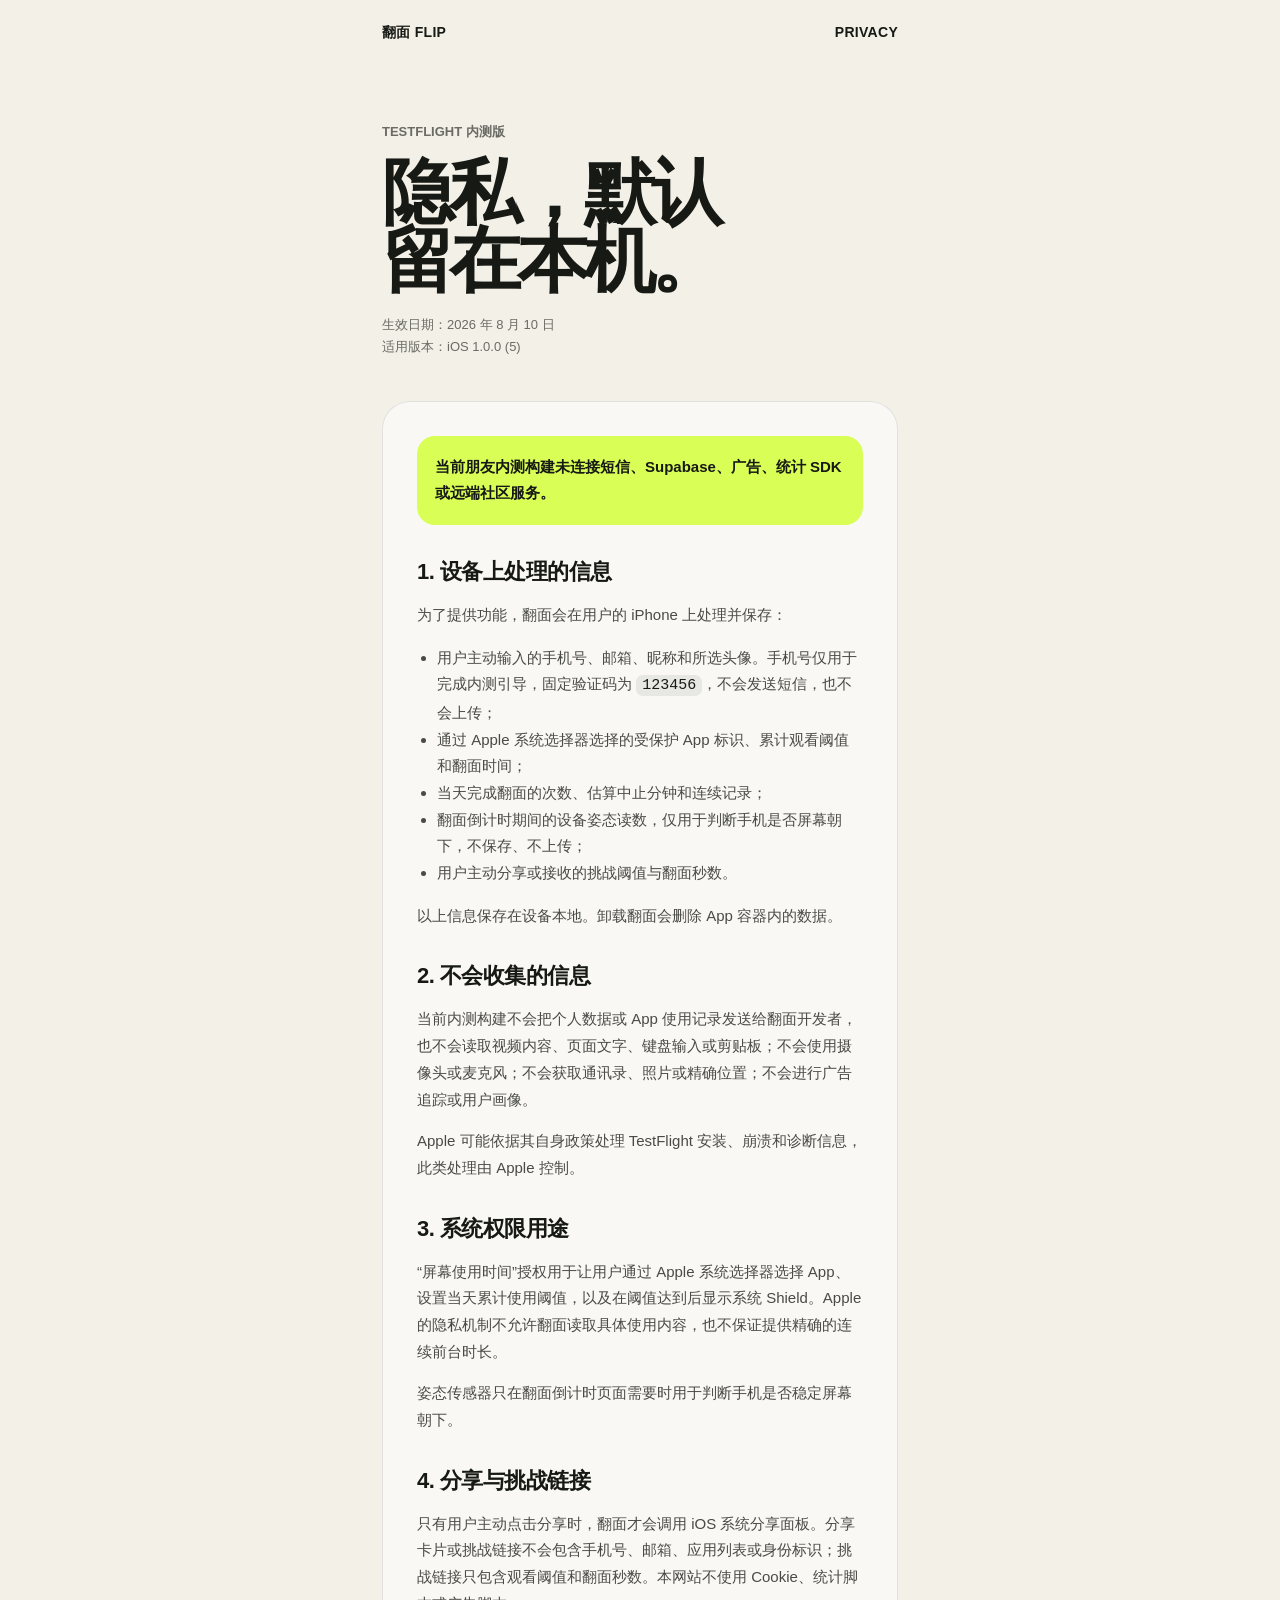
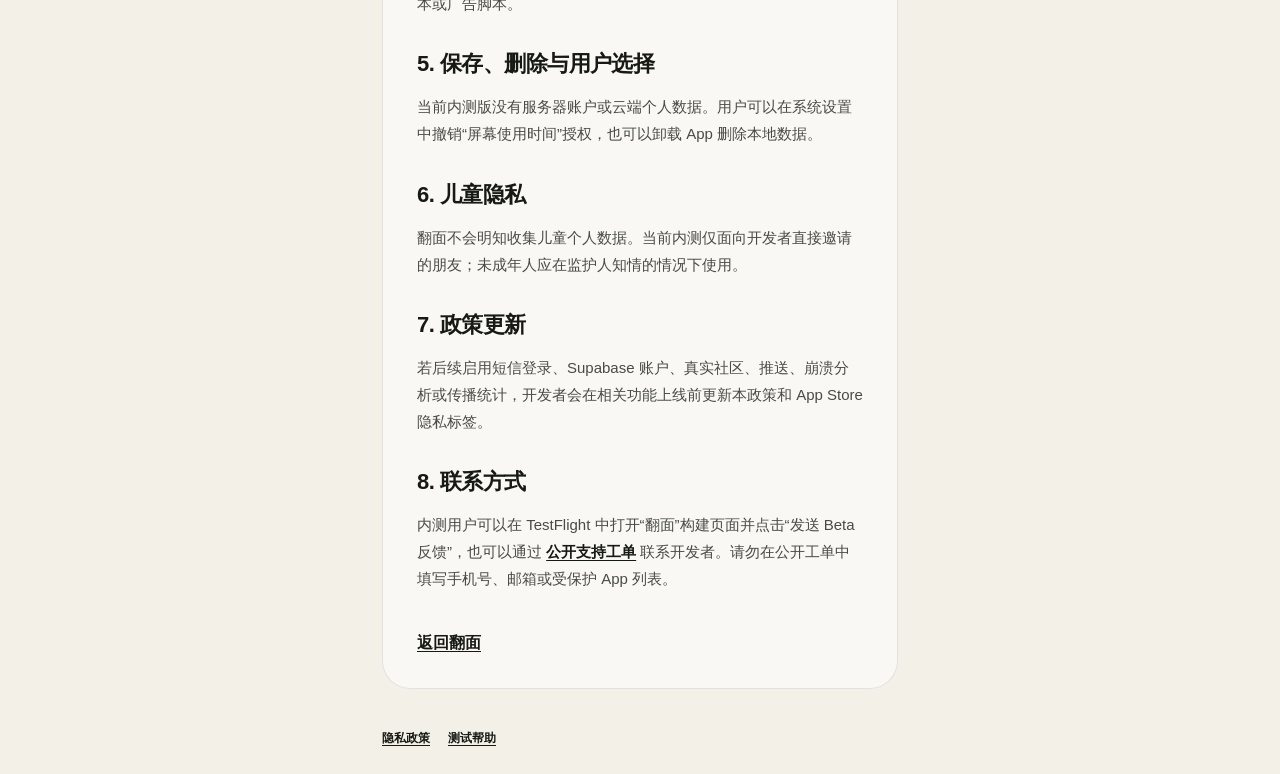
==== privacy.html @ e9e2ab58 "Publish FLIP privacy policy" ====
<!doctype html>
<html lang="zh-CN">
  <head>
    <meta charset="utf-8" />
    <meta name="viewport" content="width=device-width, initial-scale=1, viewport-fit=cover" />
    <meta name="theme-color" content="#171914" />
    <meta name="description" content="翻面 TestFlight 内测版隐私政策。" />
    <title>隐私政策 · 翻面 FLIP</title>
    <link rel="icon" href="favicon.svg" type="image/svg+xml" />
    <link rel="stylesheet" href="styles.css" />
  </head>
  <body>
    <main class="legal-main">
      <header>
        <span>翻面 FLIP</span>
        <span>PRIVACY</span>
      </header>

      <section class="legal-hero">
        <p class="eyebrow">TESTFLIGHT 内测版</p>
        <h1>隐私，默认<br />留在本机。</h1>
        <p class="legal-meta">生效日期：2026 年 8 月 10 日<br />适用版本：iOS 1.0.0 (5)</p>
      </section>

      <article class="legal-card">
        <p class="notice">当前朋友内测构建未连接短信、Supabase、广告、统计 SDK 或远端社区服务。</p>

        <h2>1. 设备上处理的信息</h2>
        <p>为了提供功能，翻面会在用户的 iPhone 上处理并保存：</p>
        <ul>
          <li>用户主动输入的手机号、邮箱、昵称和所选头像。手机号仅用于完成内测引导，固定验证码为 <code>123456</code>，不会发送短信，也不会上传；</li>
          <li>通过 Apple 系统选择器选择的受保护 App 标识、累计观看阈值和翻面时间；</li>
          <li>当天完成翻面的次数、估算中止分钟和连续记录；</li>
          <li>翻面倒计时期间的设备姿态读数，仅用于判断手机是否屏幕朝下，不保存、不上传；</li>
          <li>用户主动分享或接收的挑战阈值与翻面秒数。</li>
        </ul>
        <p>以上信息保存在设备本地。卸载翻面会删除 App 容器内的数据。</p>

        <h2>2. 不会收集的信息</h2>
        <p>当前内测构建不会把个人数据或 App 使用记录发送给翻面开发者，也不会读取视频内容、页面文字、键盘输入或剪贴板；不会使用摄像头或麦克风；不会获取通讯录、照片或精确位置；不会进行广告追踪或用户画像。</p>
        <p>Apple 可能依据其自身政策处理 TestFlight 安装、崩溃和诊断信息，此类处理由 Apple 控制。</p>

        <h2>3. 系统权限用途</h2>
        <p>“屏幕使用时间”授权用于让用户通过 Apple 系统选择器选择 App、设置当天累计使用阈值，以及在阈值达到后显示系统 Shield。Apple 的隐私机制不允许翻面读取具体使用内容，也不保证提供精确的连续前台时长。</p>
        <p>姿态传感器只在翻面倒计时页面需要时用于判断手机是否稳定屏幕朝下。</p>

        <h2>4. 分享与挑战链接</h2>
        <p>只有用户主动点击分享时，翻面才会调用 iOS 系统分享面板。分享卡片或挑战链接不会包含手机号、邮箱、应用列表或身份标识；挑战链接只包含观看阈值和翻面秒数。本网站不使用 Cookie、统计脚本或广告脚本。</p>

        <h2>5. 保存、删除与用户选择</h2>
        <p>当前内测版没有服务器账户或云端个人数据。用户可以在系统设置中撤销“屏幕使用时间”授权，也可以卸载 App 删除本地数据。</p>

        <h2>6. 儿童隐私</h2>
        <p>翻面不会明知收集儿童个人数据。当前内测仅面向开发者直接邀请的朋友；未成年人应在监护人知情的情况下使用。</p>

        <h2>7. 政策更新</h2>
        <p>若后续启用短信登录、Supabase 账户、真实社区、推送、崩溃分析或传播统计，开发者会在相关功能上线前更新本政策和 App Store 隐私标签。</p>

        <h2>8. 联系方式</h2>
        <p>内测用户可以在 TestFlight 中打开“翻面”构建页面并点击“发送 Beta 反馈”，也可以通过 <a class="text-link" href="https://github.com/cl-coraje/fanmian-site/issues/new">公开支持工单</a> 联系开发者。请勿在公开工单中填写手机号、邮箱或受保护 App 列表。</p>

        <a class="text-link back-link" href="./">返回翻面</a>
      </article>

      <footer>
        <nav class="footer-links" aria-label="网站信息">
          <a href="privacy.html" aria-current="page">隐私政策</a>
          <a href="support.html">测试帮助</a>
        </nav>
      </footer>
    </main>
  </body>
</html>
---- styles.css ----
:root {
  color-scheme: light;
  --ink: #171914;
  --paper: #f3f0e8;
  --lime: #d9ff57;
  --muted: rgba(23, 25, 20, 0.62);
}

* {
  box-sizing: border-box;
}

body {
  margin: 0;
  min-height: 100vh;
  background: var(--paper);
  color: var(--ink);
  font-family: -apple-system, BlinkMacSystemFont, "PingFang SC", "Noto Sans CJK SC", sans-serif;
}

main {
  width: min(100%, 560px);
  min-height: 100vh;
  margin: 0 auto;
  padding: max(24px, env(safe-area-inset-top)) 22px max(28px, env(safe-area-inset-bottom));
  display: flex;
  flex-direction: column;
}

header {
  display: flex;
  justify-content: space-between;
  font-size: 14px;
  font-weight: 850;
  letter-spacing: 0.02em;
}

.hero {
  padding-top: clamp(56px, 11vh, 108px);
}

.eyebrow {
  margin: 0 0 18px;
  color: var(--muted);
  font-size: 13px;
  font-weight: 700;
}

h1 {
  margin: 0;
  font-size: clamp(48px, 13.5vw, 76px);
  line-height: 0.94;
  letter-spacing: -0.065em;
  font-weight: 900;
}

.challenge-card {
  margin-top: 36px;
  padding: 26px;
  border-radius: 28px;
  background: var(--ink);
  color: var(--paper);
  display: grid;
  grid-template-columns: 1fr auto 1fr;
  align-items: center;
  gap: 16px;
}

.challenge-card div:not(.arrow) {
  display: flex;
  flex-direction: column;
  gap: 7px;
}

.challenge-card strong {
  color: var(--lime);
  font-size: clamp(54px, 17vw, 78px);
  line-height: 0.85;
  letter-spacing: -0.06em;
}

.challenge-card span {
  color: rgba(243, 240, 232, 0.7);
  font-size: 13px;
}

.arrow {
  color: rgba(243, 240, 232, 0.45);
  font-size: 24px;
}

.explanation {
  margin: 22px 2px 0;
  color: var(--muted);
  font-size: 16px;
  line-height: 1.65;
}

.actions {
  margin-top: auto;
  padding-top: 46px;
  display: grid;
  gap: 10px;
}

.primary,
.secondary,
.store-links a {
  min-height: 56px;
  border: 0;
  border-radius: 18px;
  display: flex;
  align-items: center;
  justify-content: center;
  padding: 0 18px;
  font: inherit;
  font-weight: 800;
  text-decoration: none;
  cursor: pointer;
}

.primary {
  background: var(--ink);
  color: var(--paper);
}

.secondary {
  background: transparent;
  color: var(--ink);
  outline: 1.5px solid var(--ink);
}

.install-fallback {
  margin-top: 8px;
  padding: 18px;
  border-radius: 18px;
  background: rgba(23, 25, 20, 0.06);
  font-size: 14px;
  line-height: 1.5;
}

.install-fallback p {
  margin: 0 0 12px;
}

.store-links {
  display: grid;
  grid-template-columns: 1fr 1fr;
  gap: 8px;
}

.store-links a {
  min-height: 44px;
  background: var(--lime);
  color: var(--ink);
}

.testing-note {
  margin: 8px 0 0 !important;
  color: var(--muted);
}

footer {
  padding-top: 28px;
  color: var(--muted);
  font-size: 12px;
  line-height: 1.55;
}

.footer-links {
  display: flex;
  gap: 18px;
  margin-top: 12px;
}

.footer-links a,
.text-link {
  color: var(--ink);
  font-weight: 750;
  text-underline-offset: 3px;
}

.legal-main {
  display: block;
  max-width: 720px;
}

.legal-hero {
  padding: clamp(52px, 9vh, 88px) 0 28px;
}

.legal-hero h1 {
  max-width: 620px;
  font-size: clamp(46px, 10vw, 72px);
}

.legal-meta {
  margin: 20px 0 0;
  color: var(--muted);
  font-size: 13px;
  line-height: 1.7;
}

.legal-card {
  margin-top: 14px;
  padding: clamp(22px, 5vw, 34px);
  border-radius: 28px;
  background: rgba(255, 255, 255, 0.55);
  border: 1px solid rgba(23, 25, 20, 0.1);
}

.legal-card h2 {
  margin: 32px 0 12px;
  font-size: 22px;
  letter-spacing: -0.025em;
}

.legal-card h2:first-child {
  margin-top: 0;
}

.legal-card p,
.legal-card li {
  color: rgba(23, 25, 20, 0.78);
  font-size: 15px;
  line-height: 1.78;
}

.legal-card ul,
.legal-card ol {
  padding-left: 20px;
}

.legal-card code {
  padding: 2px 6px;
  border-radius: 7px;
  background: rgba(23, 25, 20, 0.08);
  color: var(--ink);
}

.notice {
  margin: 0 0 24px;
  padding: 18px;
  border-radius: 18px;
  background: var(--lime);
  color: var(--ink) !important;
  font-weight: 720;
}

.back-link {
  display: inline-flex;
  margin-top: 26px;
}

#toast {
  position: fixed;
  left: 50%;
  bottom: max(22px, env(safe-area-inset-bottom));
  transform: translate(-50%, 18px);
  padding: 10px 16px;
  border-radius: 12px;
  background: var(--ink);
  color: var(--paper);
  font-size: 13px;
  opacity: 0;
  pointer-events: none;
  transition: 160ms ease;
}

#toast.visible {
  opacity: 1;
  transform: translate(-50%, 0);
}

@media (prefers-reduced-motion: reduce) {
  #toast {
    transition: none;
  }
}
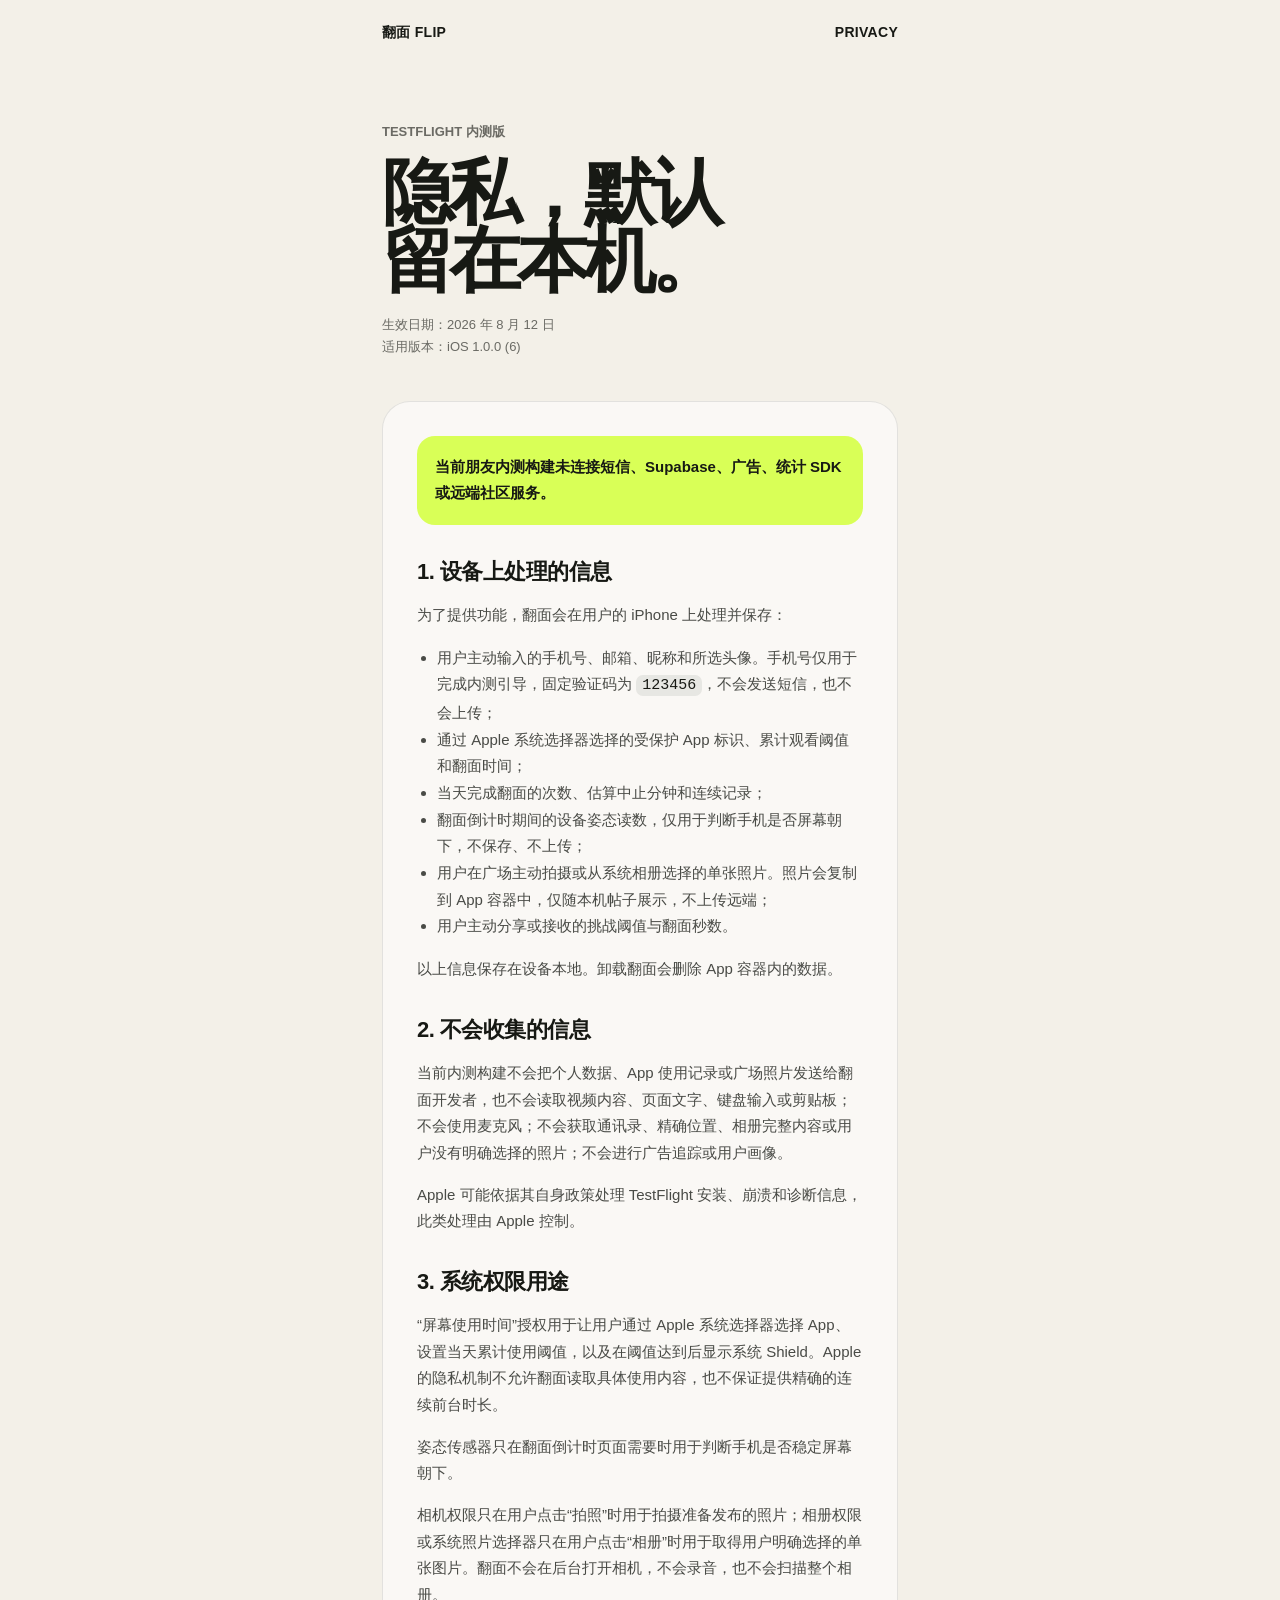
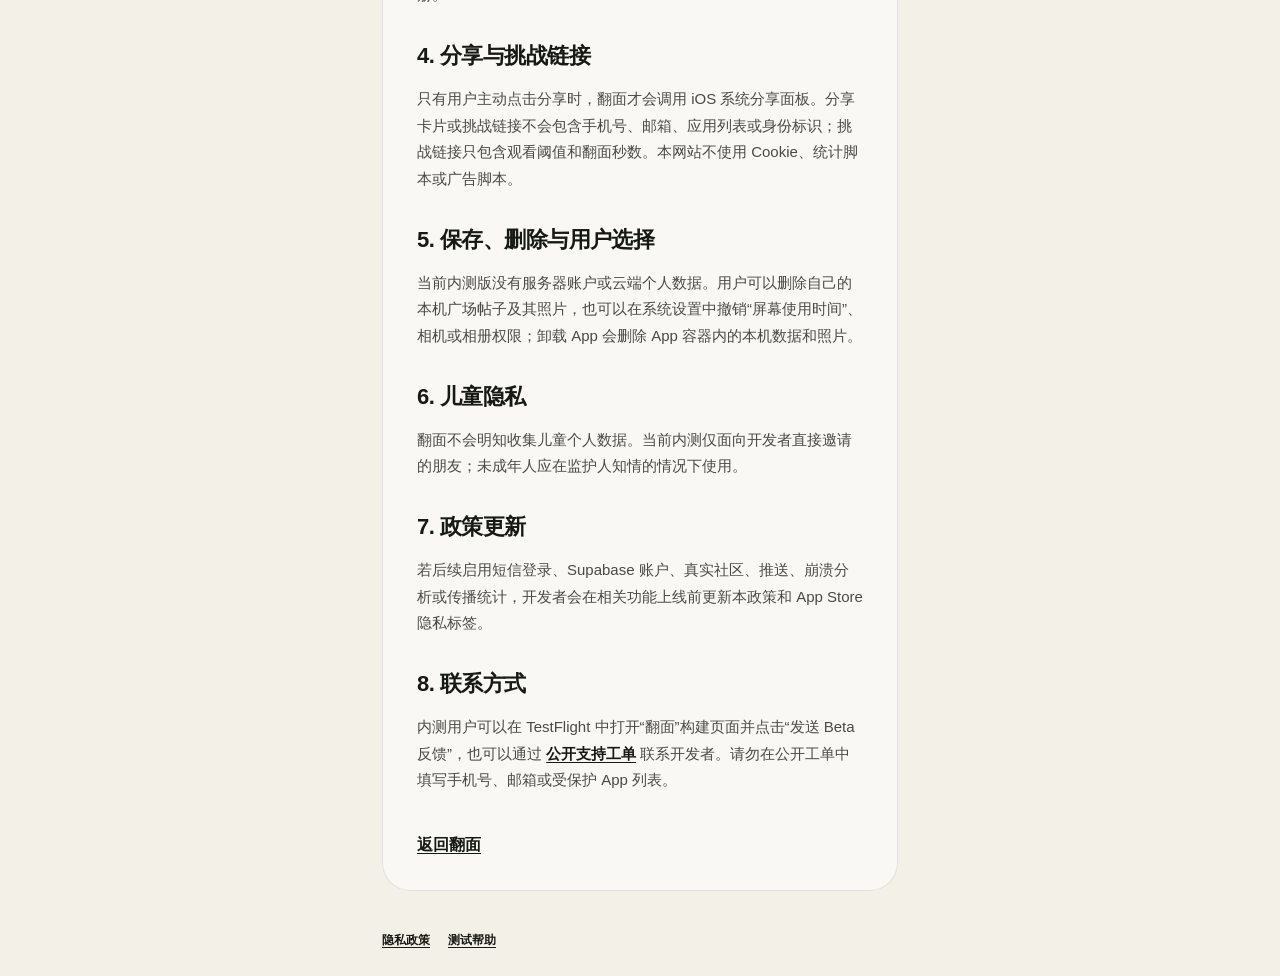
==== commit 991725cc: "Update build 6 photo privacy disclosure" ====
--- a/privacy.html
+++ b/privacy.html
@@ -19,7 +19,7 @@
       <section class="legal-hero">
         <p class="eyebrow">TESTFLIGHT 内测版</p>
         <h1>隐私，默认<br />留在本机。</h1>
-        <p class="legal-meta">生效日期：2026 年 8 月 10 日<br />适用版本：iOS 1.0.0 (5)</p>
+        <p class="legal-meta">生效日期：2026 年 8 月 12 日<br />适用版本：iOS 1.0.0 (6)</p>
       </section>
 
       <article class="legal-card">
@@ -32,23 +32,25 @@
           <li>通过 Apple 系统选择器选择的受保护 App 标识、累计观看阈值和翻面时间；</li>
           <li>当天完成翻面的次数、估算中止分钟和连续记录；</li>
           <li>翻面倒计时期间的设备姿态读数，仅用于判断手机是否屏幕朝下，不保存、不上传；</li>
+          <li>用户在广场主动拍摄或从系统相册选择的单张照片。照片会复制到 App 容器中，仅随本机帖子展示，不上传远端；</li>
           <li>用户主动分享或接收的挑战阈值与翻面秒数。</li>
         </ul>
         <p>以上信息保存在设备本地。卸载翻面会删除 App 容器内的数据。</p>
 
         <h2>2. 不会收集的信息</h2>
-        <p>当前内测构建不会把个人数据或 App 使用记录发送给翻面开发者，也不会读取视频内容、页面文字、键盘输入或剪贴板；不会使用摄像头或麦克风；不会获取通讯录、照片或精确位置；不会进行广告追踪或用户画像。</p>
+        <p>当前内测构建不会把个人数据、App 使用记录或广场照片发送给翻面开发者，也不会读取视频内容、页面文字、键盘输入或剪贴板；不会使用麦克风；不会获取通讯录、精确位置、相册完整内容或用户没有明确选择的照片；不会进行广告追踪或用户画像。</p>
         <p>Apple 可能依据其自身政策处理 TestFlight 安装、崩溃和诊断信息，此类处理由 Apple 控制。</p>
 
         <h2>3. 系统权限用途</h2>
         <p>“屏幕使用时间”授权用于让用户通过 Apple 系统选择器选择 App、设置当天累计使用阈值，以及在阈值达到后显示系统 Shield。Apple 的隐私机制不允许翻面读取具体使用内容，也不保证提供精确的连续前台时长。</p>
         <p>姿态传感器只在翻面倒计时页面需要时用于判断手机是否稳定屏幕朝下。</p>
+        <p>相机权限只在用户点击“拍照”时用于拍摄准备发布的照片；相册权限或系统照片选择器只在用户点击“相册”时用于取得用户明确选择的单张图片。翻面不会在后台打开相机，不会录音，也不会扫描整个相册。</p>
 
         <h2>4. 分享与挑战链接</h2>
         <p>只有用户主动点击分享时，翻面才会调用 iOS 系统分享面板。分享卡片或挑战链接不会包含手机号、邮箱、应用列表或身份标识；挑战链接只包含观看阈值和翻面秒数。本网站不使用 Cookie、统计脚本或广告脚本。</p>
 
         <h2>5. 保存、删除与用户选择</h2>
-        <p>当前内测版没有服务器账户或云端个人数据。用户可以在系统设置中撤销“屏幕使用时间”授权，也可以卸载 App 删除本地数据。</p>
+        <p>当前内测版没有服务器账户或云端个人数据。用户可以删除自己的本机广场帖子及其照片，也可以在系统设置中撤销“屏幕使用时间”、相机或相册权限；卸载 App 会删除 App 容器内的本机数据和照片。</p>
 
         <h2>6. 儿童隐私</h2>
         <p>翻面不会明知收集儿童个人数据。当前内测仅面向开发者直接邀请的朋友；未成年人应在监护人知情的情况下使用。</p>
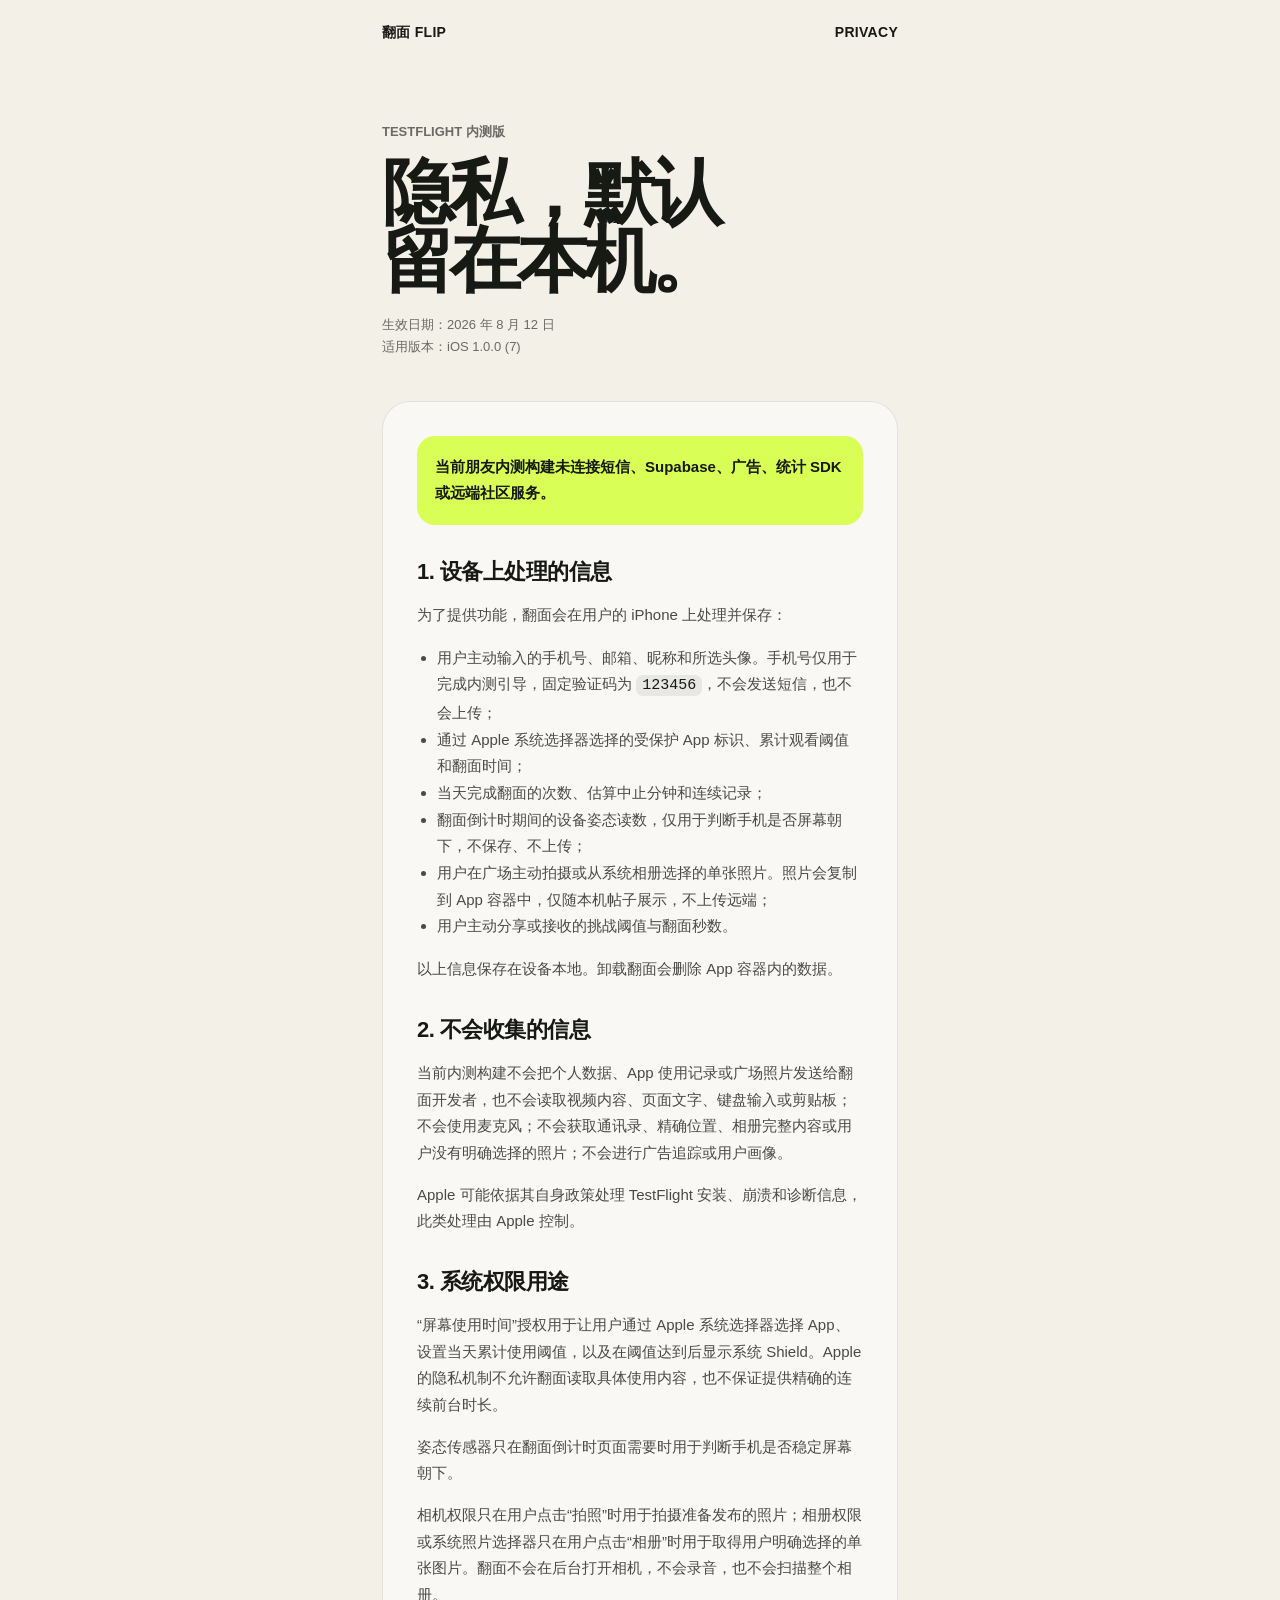
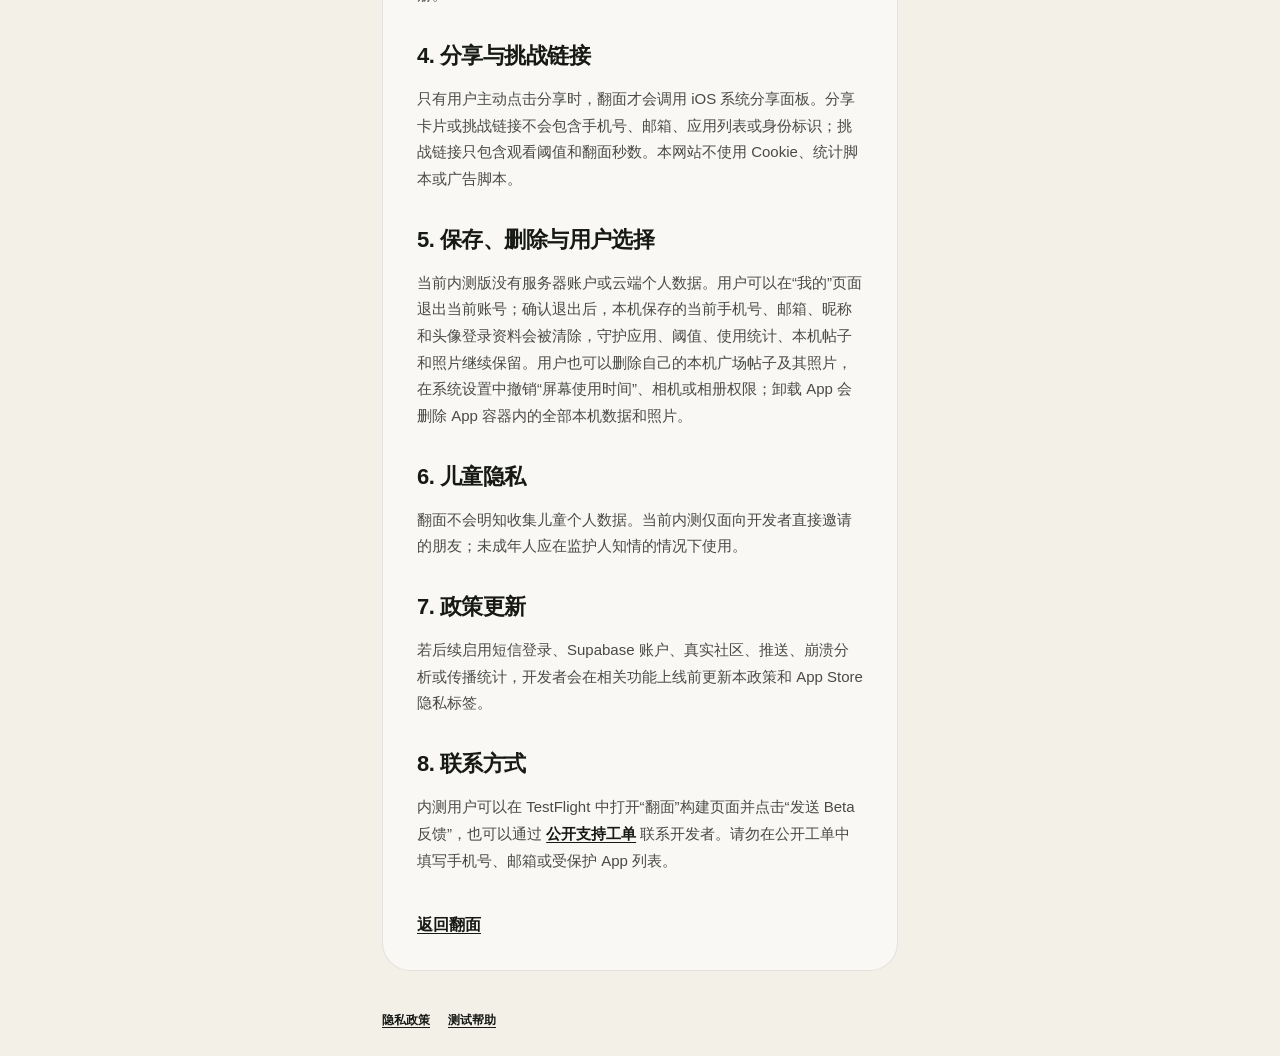
==== commit ba55ac5f: "Publish build 7 logout guidance" ====
--- a/privacy.html
+++ b/privacy.html
@@ -19,7 +19,7 @@
       <section class="legal-hero">
         <p class="eyebrow">TESTFLIGHT 内测版</p>
         <h1>隐私，默认<br />留在本机。</h1>
-        <p class="legal-meta">生效日期：2026 年 8 月 12 日<br />适用版本：iOS 1.0.0 (6)</p>
+        <p class="legal-meta">生效日期：2026 年 8 月 12 日<br />适用版本：iOS 1.0.0 (7)</p>
       </section>
 
       <article class="legal-card">
@@ -50,7 +50,7 @@
         <p>只有用户主动点击分享时，翻面才会调用 iOS 系统分享面板。分享卡片或挑战链接不会包含手机号、邮箱、应用列表或身份标识；挑战链接只包含观看阈值和翻面秒数。本网站不使用 Cookie、统计脚本或广告脚本。</p>
 
         <h2>5. 保存、删除与用户选择</h2>
-        <p>当前内测版没有服务器账户或云端个人数据。用户可以删除自己的本机广场帖子及其照片，也可以在系统设置中撤销“屏幕使用时间”、相机或相册权限；卸载 App 会删除 App 容器内的本机数据和照片。</p>
+        <p>当前内测版没有服务器账户或云端个人数据。用户可以在“我的”页面退出当前账号；确认退出后，本机保存的当前手机号、邮箱、昵称和头像登录资料会被清除，守护应用、阈值、使用统计、本机帖子和照片继续保留。用户也可以删除自己的本机广场帖子及其照片，在系统设置中撤销“屏幕使用时间”、相机或相册权限；卸载 App 会删除 App 容器内的全部本机数据和照片。</p>
 
         <h2>6. 儿童隐私</h2>
         <p>翻面不会明知收集儿童个人数据。当前内测仅面向开发者直接邀请的朋友；未成年人应在监护人知情的情况下使用。</p>
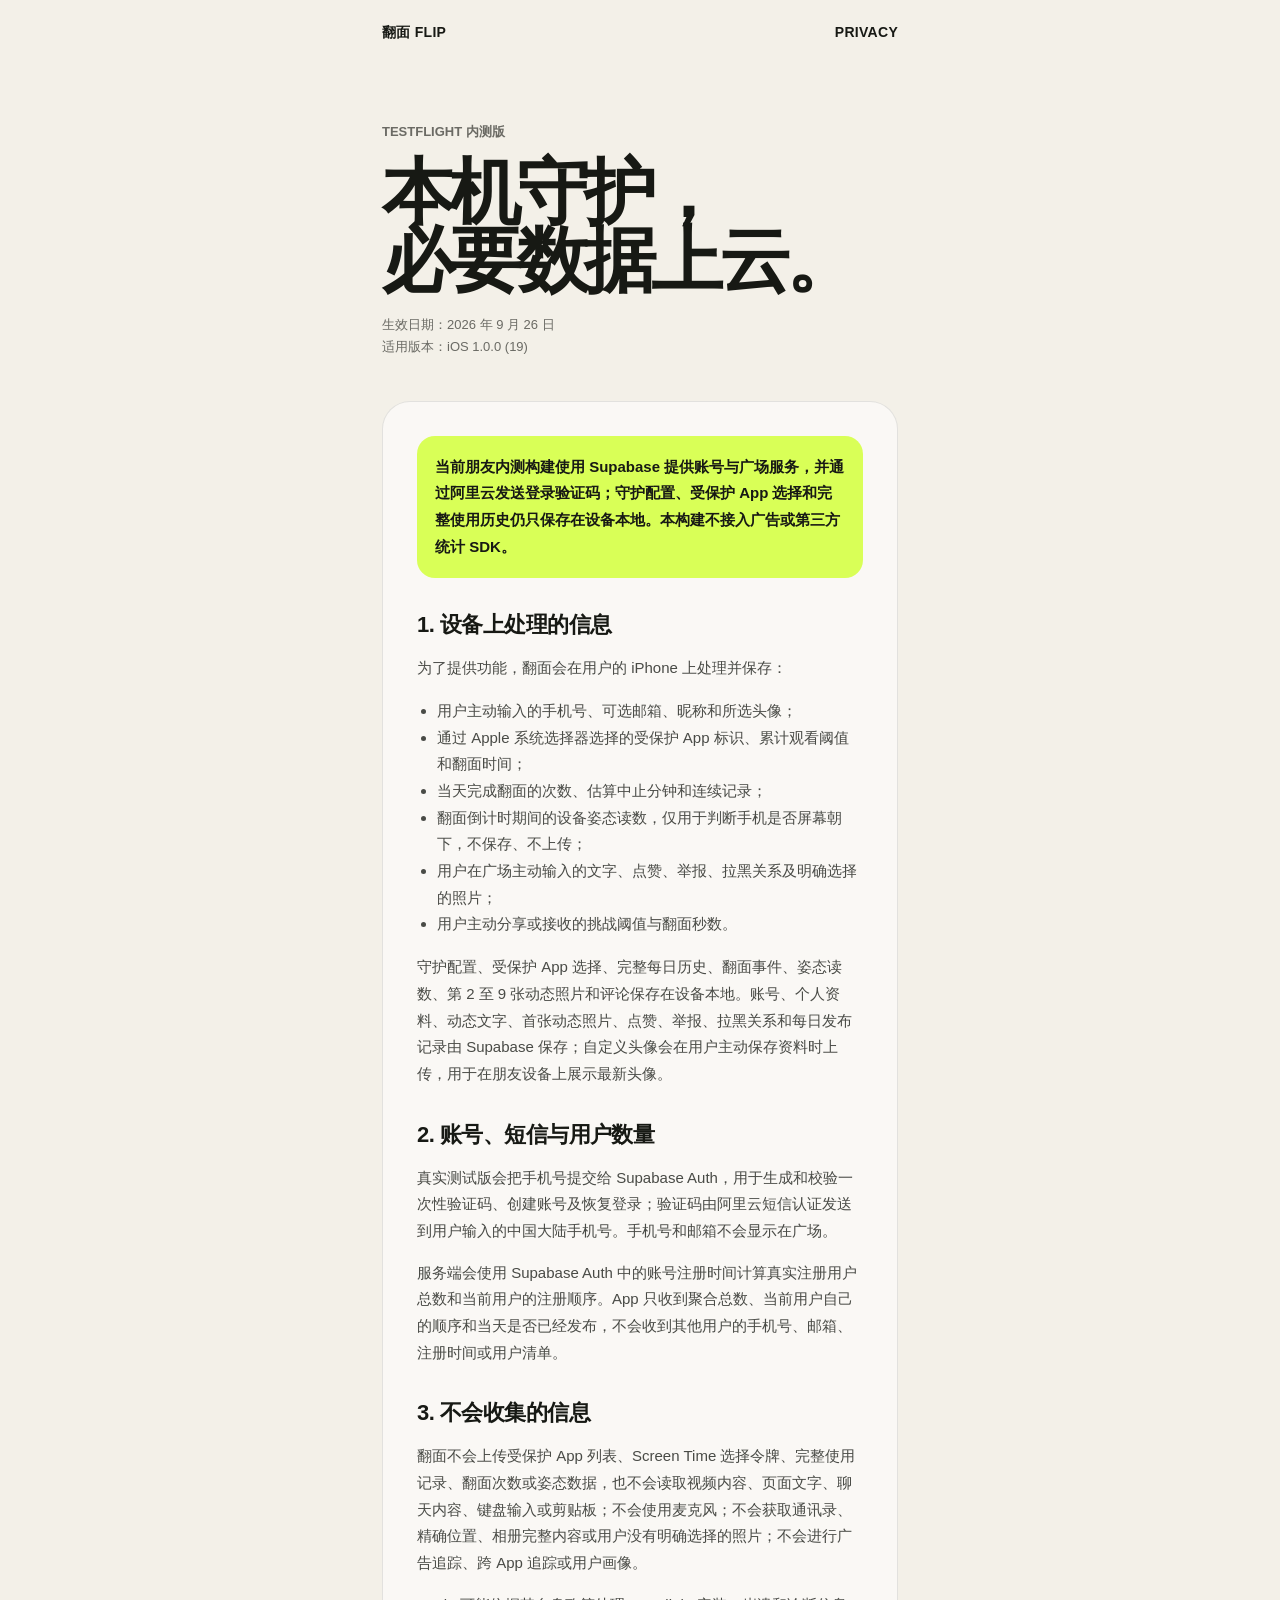
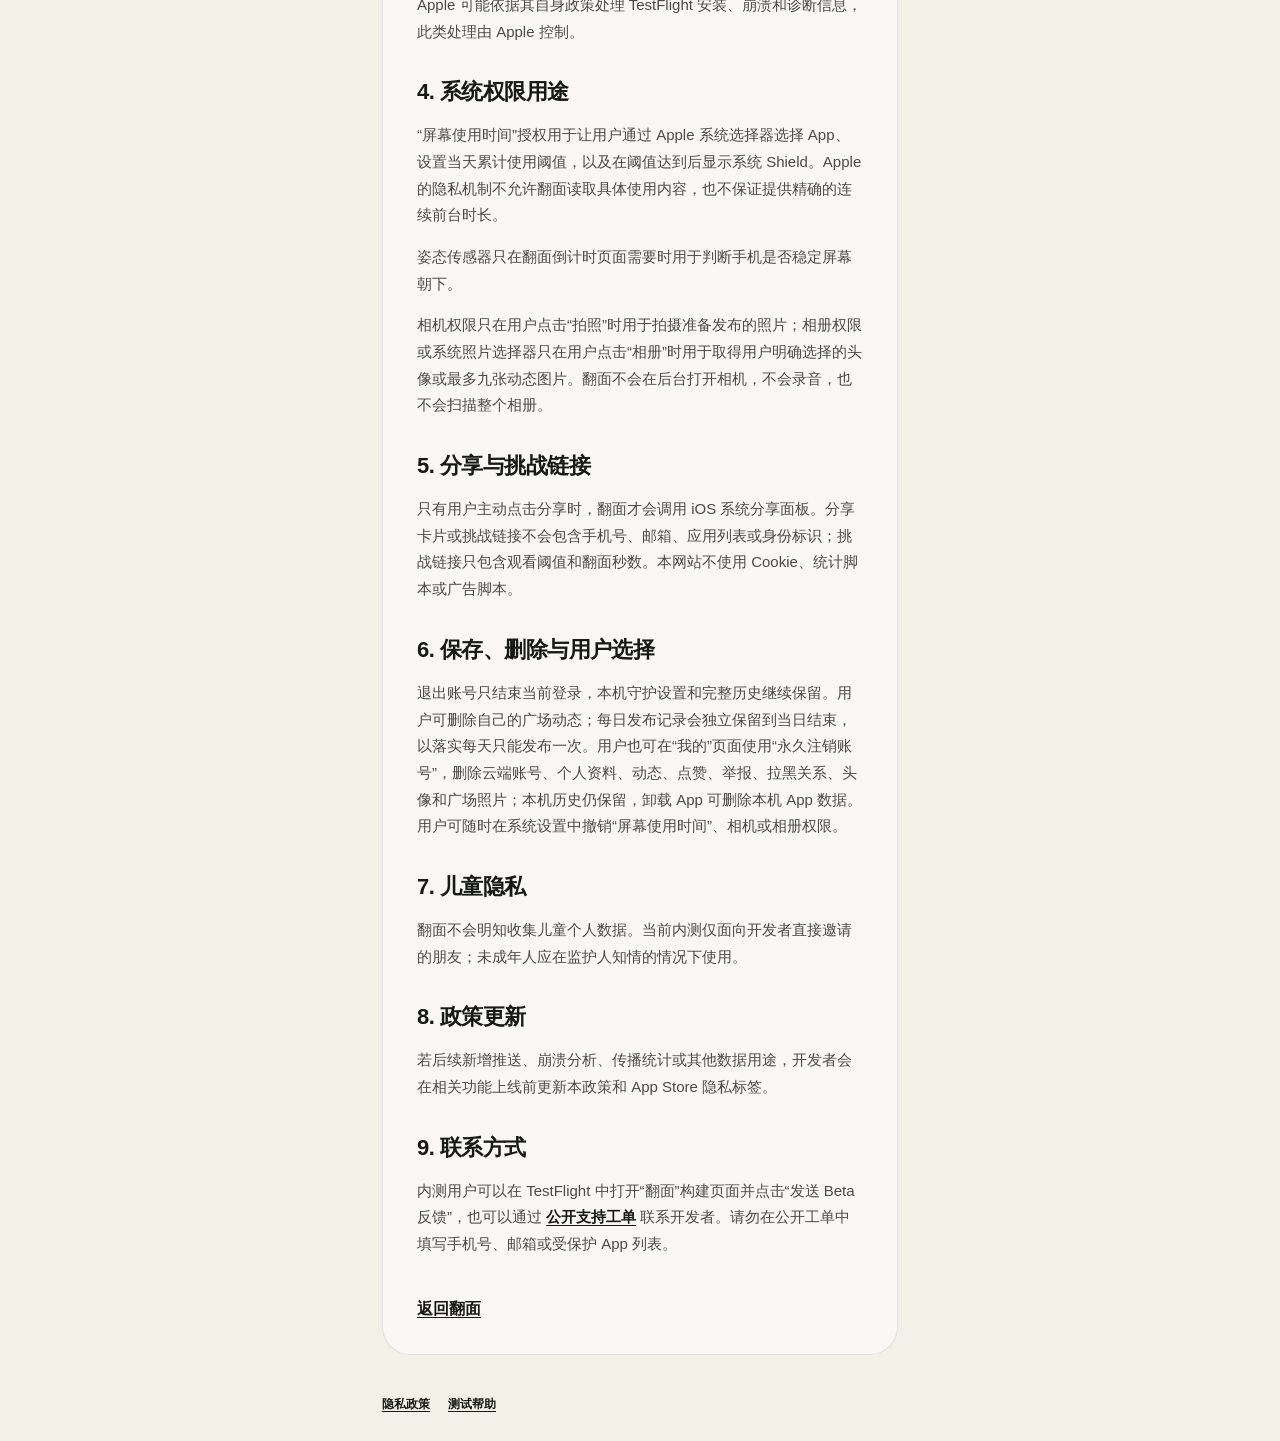
==== commit 7dd5b9d6: "Update build 19 privacy and test guidance" ====
--- a/privacy.html
+++ b/privacy.html
@@ -18,47 +18,51 @@
 
       <section class="legal-hero">
         <p class="eyebrow">TESTFLIGHT 内测版</p>
-        <h1>隐私，默认<br />留在本机。</h1>
-        <p class="legal-meta">生效日期：2026 年 8 月 12 日<br />适用版本：iOS 1.0.0 (7)</p>
+        <h1>本机守护，<br />必要数据上云。</h1>
+        <p class="legal-meta">生效日期：2026 年 9 月 26 日<br />适用版本：iOS 1.0.0 (19)</p>
       </section>
 
       <article class="legal-card">
-        <p class="notice">当前朋友内测构建未连接短信、Supabase、广告、统计 SDK 或远端社区服务。</p>
+        <p class="notice">当前朋友内测构建使用 Supabase 提供账号与广场服务，并通过阿里云发送登录验证码；守护配置、受保护 App 选择和完整使用历史仍只保存在设备本地。本构建不接入广告或第三方统计 SDK。</p>
 
         <h2>1. 设备上处理的信息</h2>
         <p>为了提供功能，翻面会在用户的 iPhone 上处理并保存：</p>
         <ul>
-          <li>用户主动输入的手机号、邮箱、昵称和所选头像。手机号仅用于完成内测引导，固定验证码为 <code>123456</code>，不会发送短信，也不会上传；</li>
+          <li>用户主动输入的手机号、可选邮箱、昵称和所选头像；</li>
           <li>通过 Apple 系统选择器选择的受保护 App 标识、累计观看阈值和翻面时间；</li>
           <li>当天完成翻面的次数、估算中止分钟和连续记录；</li>
           <li>翻面倒计时期间的设备姿态读数，仅用于判断手机是否屏幕朝下，不保存、不上传；</li>
-          <li>用户在广场主动拍摄或从系统相册选择的单张照片。照片会复制到 App 容器中，仅随本机帖子展示，不上传远端；</li>
+          <li>用户在广场主动输入的文字、点赞、举报、拉黑关系及明确选择的照片；</li>
           <li>用户主动分享或接收的挑战阈值与翻面秒数。</li>
         </ul>
-        <p>以上信息保存在设备本地。卸载翻面会删除 App 容器内的数据。</p>
+        <p>守护配置、受保护 App 选择、完整每日历史、翻面事件、姿态读数、第 2 至 9 张动态照片和评论保存在设备本地。账号、个人资料、动态文字、首张动态照片、点赞、举报、拉黑关系和每日发布记录由 Supabase 保存；自定义头像会在用户主动保存资料时上传，用于在朋友设备上展示最新头像。</p>
 
-        <h2>2. 不会收集的信息</h2>
-        <p>当前内测构建不会把个人数据、App 使用记录或广场照片发送给翻面开发者，也不会读取视频内容、页面文字、键盘输入或剪贴板；不会使用麦克风；不会获取通讯录、精确位置、相册完整内容或用户没有明确选择的照片；不会进行广告追踪或用户画像。</p>
+        <h2>2. 账号、短信与用户数量</h2>
+        <p>真实测试版会把手机号提交给 Supabase Auth，用于生成和校验一次性验证码、创建账号及恢复登录；验证码由阿里云短信认证发送到用户输入的中国大陆手机号。手机号和邮箱不会显示在广场。</p>
+        <p>服务端会使用 Supabase Auth 中的账号注册时间计算真实注册用户总数和当前用户的注册顺序。App 只收到聚合总数、当前用户自己的顺序和当天是否已经发布，不会收到其他用户的手机号、邮箱、注册时间或用户清单。</p>
+
+        <h2>3. 不会收集的信息</h2>
+        <p>翻面不会上传受保护 App 列表、Screen Time 选择令牌、完整使用记录、翻面次数或姿态数据，也不会读取视频内容、页面文字、聊天内容、键盘输入或剪贴板；不会使用麦克风；不会获取通讯录、精确位置、相册完整内容或用户没有明确选择的照片；不会进行广告追踪、跨 App 追踪或用户画像。</p>
         <p>Apple 可能依据其自身政策处理 TestFlight 安装、崩溃和诊断信息，此类处理由 Apple 控制。</p>
 
-        <h2>3. 系统权限用途</h2>
+        <h2>4. 系统权限用途</h2>
         <p>“屏幕使用时间”授权用于让用户通过 Apple 系统选择器选择 App、设置当天累计使用阈值，以及在阈值达到后显示系统 Shield。Apple 的隐私机制不允许翻面读取具体使用内容，也不保证提供精确的连续前台时长。</p>
         <p>姿态传感器只在翻面倒计时页面需要时用于判断手机是否稳定屏幕朝下。</p>
-        <p>相机权限只在用户点击“拍照”时用于拍摄准备发布的照片；相册权限或系统照片选择器只在用户点击“相册”时用于取得用户明确选择的单张图片。翻面不会在后台打开相机，不会录音，也不会扫描整个相册。</p>
+        <p>相机权限只在用户点击“拍照”时用于拍摄准备发布的照片；相册权限或系统照片选择器只在用户点击“相册”时用于取得用户明确选择的头像或最多九张动态图片。翻面不会在后台打开相机，不会录音，也不会扫描整个相册。</p>
 
-        <h2>4. 分享与挑战链接</h2>
+        <h2>5. 分享与挑战链接</h2>
         <p>只有用户主动点击分享时，翻面才会调用 iOS 系统分享面板。分享卡片或挑战链接不会包含手机号、邮箱、应用列表或身份标识；挑战链接只包含观看阈值和翻面秒数。本网站不使用 Cookie、统计脚本或广告脚本。</p>
 
-        <h2>5. 保存、删除与用户选择</h2>
-        <p>当前内测版没有服务器账户或云端个人数据。用户可以在“我的”页面退出当前账号；确认退出后，本机保存的当前手机号、邮箱、昵称和头像登录资料会被清除，守护应用、阈值、使用统计、本机帖子和照片继续保留。用户也可以删除自己的本机广场帖子及其照片，在系统设置中撤销“屏幕使用时间”、相机或相册权限；卸载 App 会删除 App 容器内的全部本机数据和照片。</p>
+        <h2>6. 保存、删除与用户选择</h2>
+        <p>退出账号只结束当前登录，本机守护设置和完整历史继续保留。用户可删除自己的广场动态；每日发布记录会独立保留到当日结束，以落实每天只能发布一次。用户也可在“我的”页面使用“永久注销账号”，删除云端账号、个人资料、动态、点赞、举报、拉黑关系、头像和广场照片；本机历史仍保留，卸载 App 可删除本机 App 数据。用户可随时在系统设置中撤销“屏幕使用时间”、相机或相册权限。</p>
 
-        <h2>6. 儿童隐私</h2>
+        <h2>7. 儿童隐私</h2>
         <p>翻面不会明知收集儿童个人数据。当前内测仅面向开发者直接邀请的朋友；未成年人应在监护人知情的情况下使用。</p>
 
-        <h2>7. 政策更新</h2>
-        <p>若后续启用短信登录、Supabase 账户、真实社区、推送、崩溃分析或传播统计，开发者会在相关功能上线前更新本政策和 App Store 隐私标签。</p>
+        <h2>8. 政策更新</h2>
+        <p>若后续新增推送、崩溃分析、传播统计或其他数据用途，开发者会在相关功能上线前更新本政策和 App Store 隐私标签。</p>
 
-        <h2>8. 联系方式</h2>
+        <h2>9. 联系方式</h2>
         <p>内测用户可以在 TestFlight 中打开“翻面”构建页面并点击“发送 Beta 反馈”，也可以通过 <a class="text-link" href="https://github.com/cl-coraje/fanmian-site/issues/new">公开支持工单</a> 联系开发者。请勿在公开工单中填写手机号、邮箱或受保护 App 列表。</p>
 
         <a class="text-link back-link" href="./">返回翻面</a>
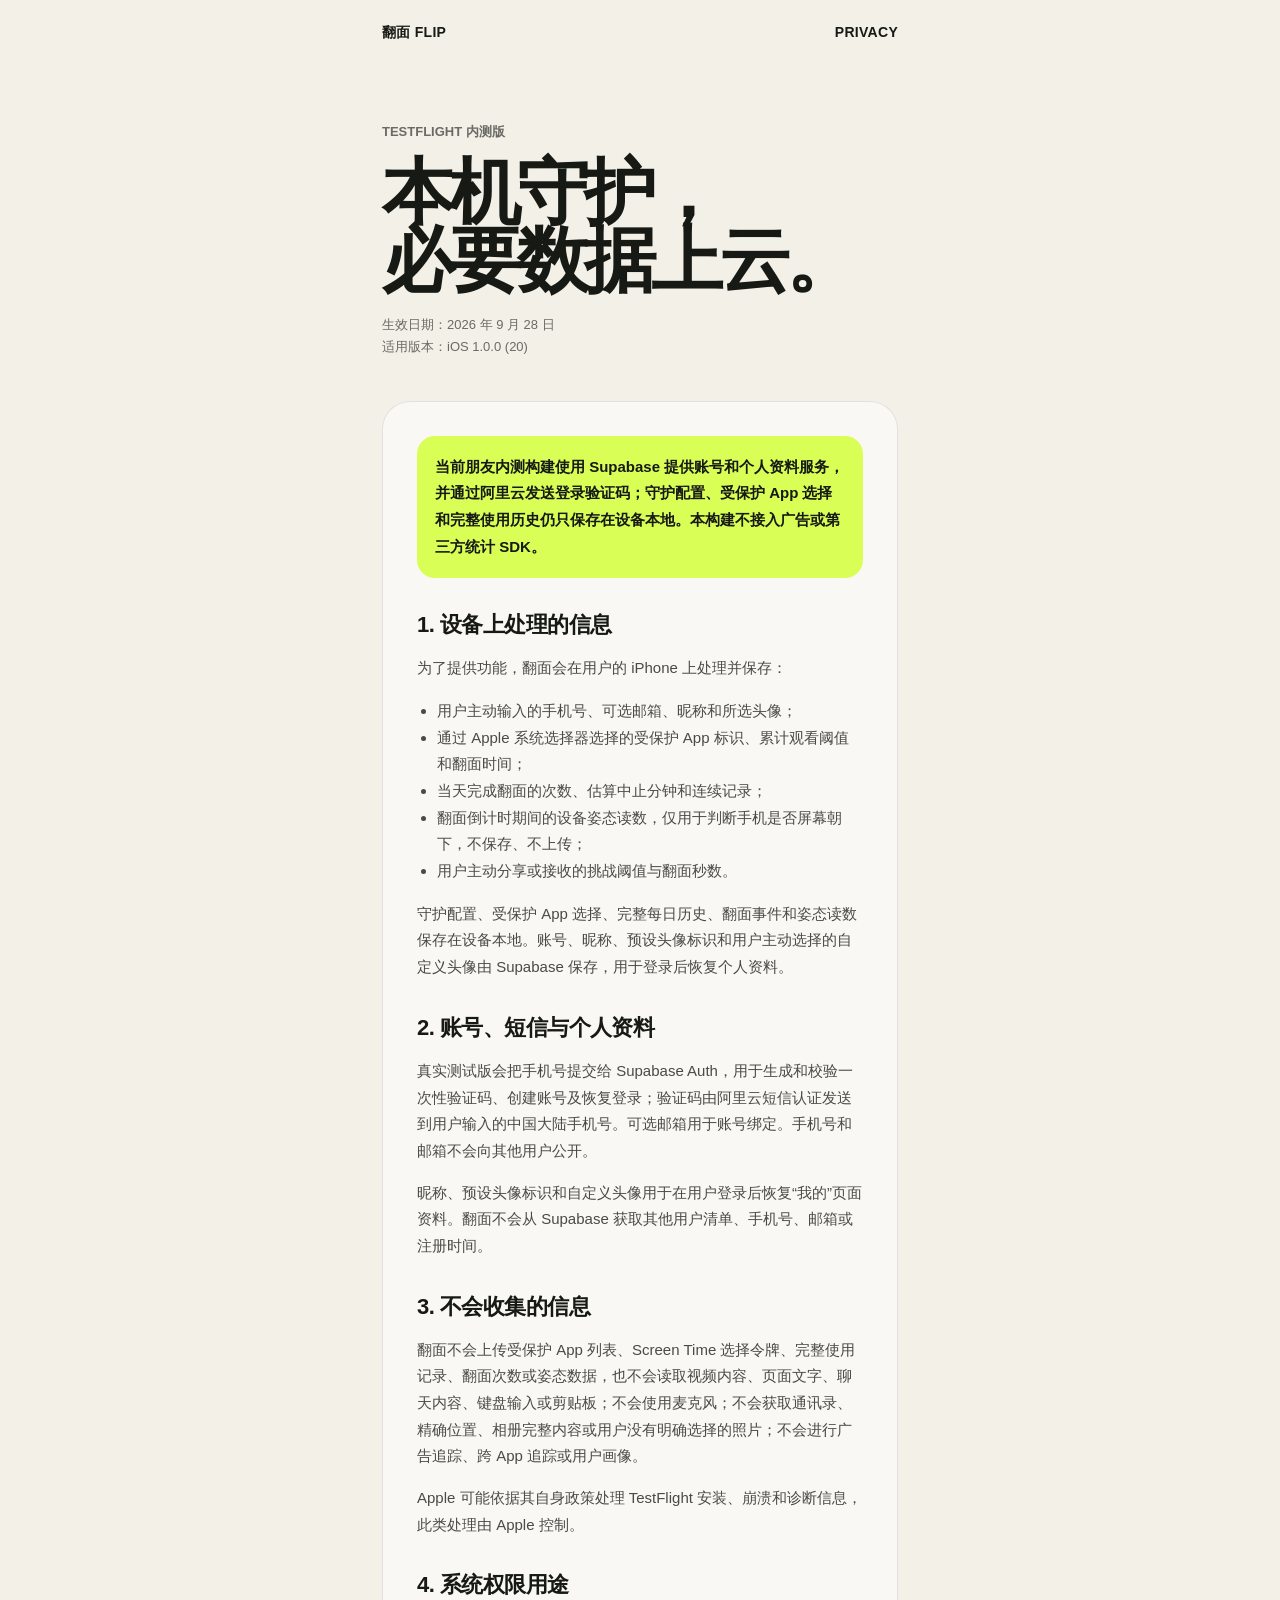
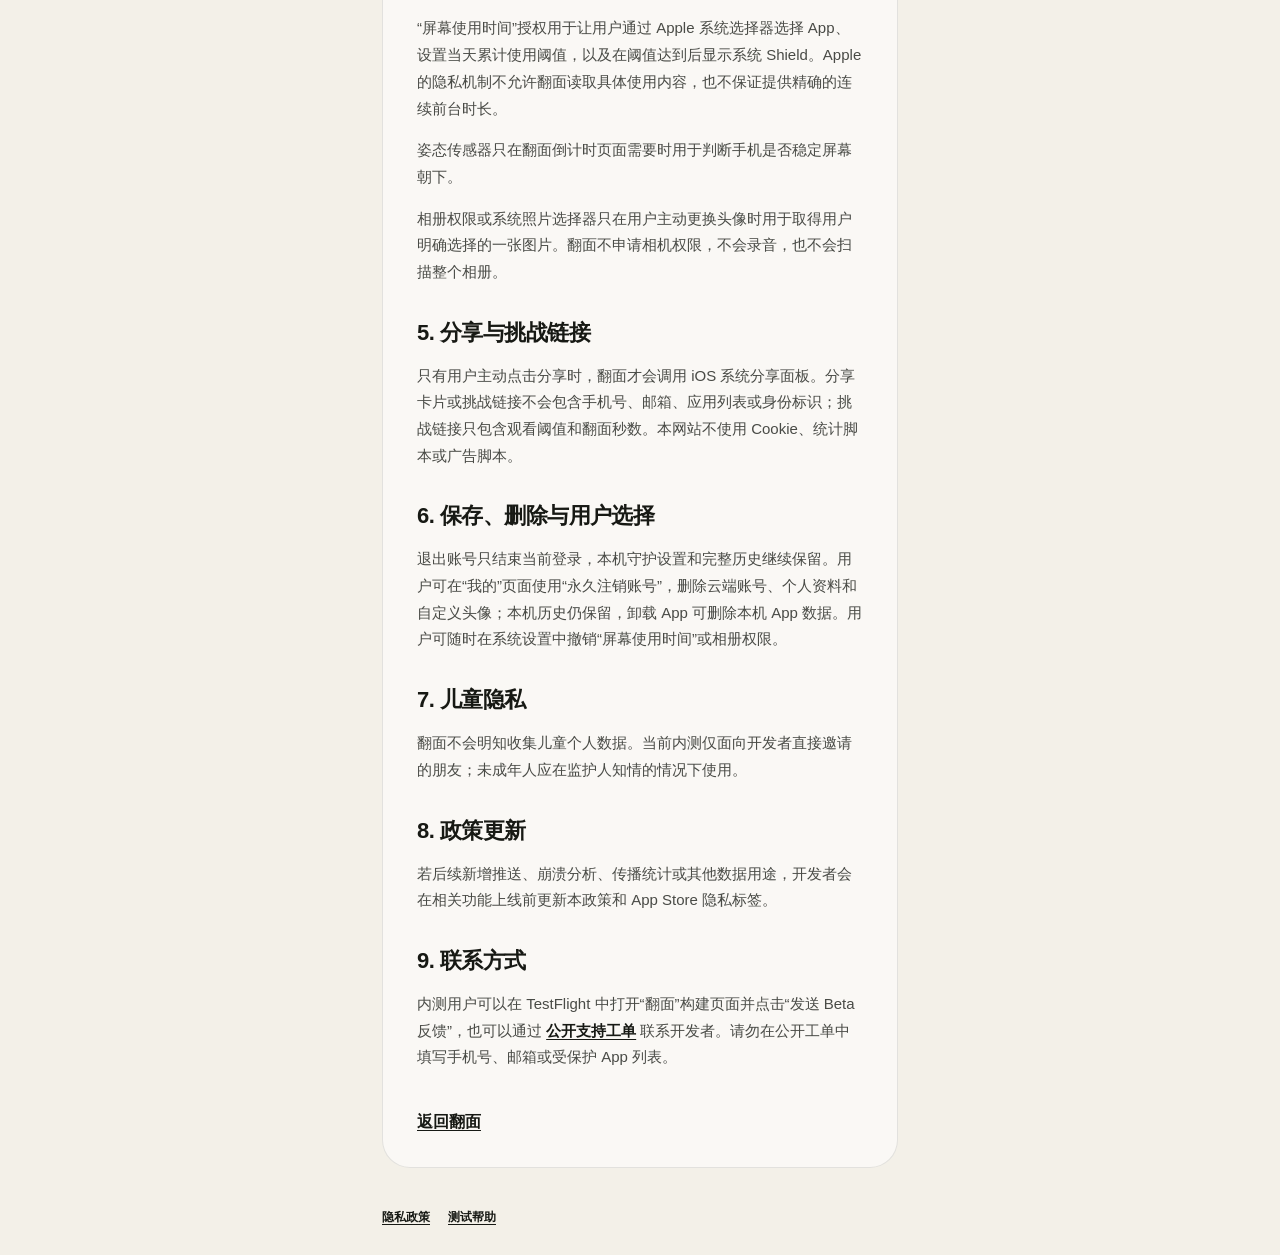
==== commit 3b82e84a: "Update build 20 privacy and test guidance" ====
--- a/privacy.html
+++ b/privacy.html
@@ -19,11 +19,11 @@
       <section class="legal-hero">
         <p class="eyebrow">TESTFLIGHT 内测版</p>
         <h1>本机守护，<br />必要数据上云。</h1>
-        <p class="legal-meta">生效日期：2026 年 9 月 26 日<br />适用版本：iOS 1.0.0 (19)</p>
+        <p class="legal-meta">生效日期：2026 年 9 月 28 日<br />适用版本：iOS 1.0.0 (20)</p>
       </section>
 
       <article class="legal-card">
-        <p class="notice">当前朋友内测构建使用 Supabase 提供账号与广场服务，并通过阿里云发送登录验证码；守护配置、受保护 App 选择和完整使用历史仍只保存在设备本地。本构建不接入广告或第三方统计 SDK。</p>
+        <p class="notice">当前朋友内测构建使用 Supabase 提供账号和个人资料服务，并通过阿里云发送登录验证码；守护配置、受保护 App 选择和完整使用历史仍只保存在设备本地。本构建不接入广告或第三方统计 SDK。</p>
 
         <h2>1. 设备上处理的信息</h2>
         <p>为了提供功能，翻面会在用户的 iPhone 上处理并保存：</p>
@@ -32,14 +32,13 @@
           <li>通过 Apple 系统选择器选择的受保护 App 标识、累计观看阈值和翻面时间；</li>
           <li>当天完成翻面的次数、估算中止分钟和连续记录；</li>
           <li>翻面倒计时期间的设备姿态读数，仅用于判断手机是否屏幕朝下，不保存、不上传；</li>
-          <li>用户在广场主动输入的文字、点赞、举报、拉黑关系及明确选择的照片；</li>
           <li>用户主动分享或接收的挑战阈值与翻面秒数。</li>
         </ul>
-        <p>守护配置、受保护 App 选择、完整每日历史、翻面事件、姿态读数、第 2 至 9 张动态照片和评论保存在设备本地。账号、个人资料、动态文字、首张动态照片、点赞、举报、拉黑关系和每日发布记录由 Supabase 保存；自定义头像会在用户主动保存资料时上传，用于在朋友设备上展示最新头像。</p>
+        <p>守护配置、受保护 App 选择、完整每日历史、翻面事件和姿态读数保存在设备本地。账号、昵称、预设头像标识和用户主动选择的自定义头像由 Supabase 保存，用于登录后恢复个人资料。</p>
 
-        <h2>2. 账号、短信与用户数量</h2>
-        <p>真实测试版会把手机号提交给 Supabase Auth，用于生成和校验一次性验证码、创建账号及恢复登录；验证码由阿里云短信认证发送到用户输入的中国大陆手机号。手机号和邮箱不会显示在广场。</p>
-        <p>服务端会使用 Supabase Auth 中的账号注册时间计算真实注册用户总数和当前用户的注册顺序。App 只收到聚合总数、当前用户自己的顺序和当天是否已经发布，不会收到其他用户的手机号、邮箱、注册时间或用户清单。</p>
+        <h2>2. 账号、短信与个人资料</h2>
+        <p>真实测试版会把手机号提交给 Supabase Auth，用于生成和校验一次性验证码、创建账号及恢复登录；验证码由阿里云短信认证发送到用户输入的中国大陆手机号。可选邮箱用于账号绑定。手机号和邮箱不会向其他用户公开。</p>
+        <p>昵称、预设头像标识和自定义头像用于在用户登录后恢复“我的”页面资料。翻面不会从 Supabase 获取其他用户清单、手机号、邮箱或注册时间。</p>
 
         <h2>3. 不会收集的信息</h2>
         <p>翻面不会上传受保护 App 列表、Screen Time 选择令牌、完整使用记录、翻面次数或姿态数据，也不会读取视频内容、页面文字、聊天内容、键盘输入或剪贴板；不会使用麦克风；不会获取通讯录、精确位置、相册完整内容或用户没有明确选择的照片；不会进行广告追踪、跨 App 追踪或用户画像。</p>
@@ -48,13 +47,13 @@
         <h2>4. 系统权限用途</h2>
         <p>“屏幕使用时间”授权用于让用户通过 Apple 系统选择器选择 App、设置当天累计使用阈值，以及在阈值达到后显示系统 Shield。Apple 的隐私机制不允许翻面读取具体使用内容，也不保证提供精确的连续前台时长。</p>
         <p>姿态传感器只在翻面倒计时页面需要时用于判断手机是否稳定屏幕朝下。</p>
-        <p>相机权限只在用户点击“拍照”时用于拍摄准备发布的照片；相册权限或系统照片选择器只在用户点击“相册”时用于取得用户明确选择的头像或最多九张动态图片。翻面不会在后台打开相机，不会录音，也不会扫描整个相册。</p>
+        <p>相册权限或系统照片选择器只在用户主动更换头像时用于取得用户明确选择的一张图片。翻面不申请相机权限，不会录音，也不会扫描整个相册。</p>
 
         <h2>5. 分享与挑战链接</h2>
         <p>只有用户主动点击分享时，翻面才会调用 iOS 系统分享面板。分享卡片或挑战链接不会包含手机号、邮箱、应用列表或身份标识；挑战链接只包含观看阈值和翻面秒数。本网站不使用 Cookie、统计脚本或广告脚本。</p>
 
         <h2>6. 保存、删除与用户选择</h2>
-        <p>退出账号只结束当前登录，本机守护设置和完整历史继续保留。用户可删除自己的广场动态；每日发布记录会独立保留到当日结束，以落实每天只能发布一次。用户也可在“我的”页面使用“永久注销账号”，删除云端账号、个人资料、动态、点赞、举报、拉黑关系、头像和广场照片；本机历史仍保留，卸载 App 可删除本机 App 数据。用户可随时在系统设置中撤销“屏幕使用时间”、相机或相册权限。</p>
+        <p>退出账号只结束当前登录，本机守护设置和完整历史继续保留。用户可在“我的”页面使用“永久注销账号”，删除云端账号、个人资料和自定义头像；本机历史仍保留，卸载 App 可删除本机 App 数据。用户可随时在系统设置中撤销“屏幕使用时间”或相册权限。</p>
 
         <h2>7. 儿童隐私</h2>
         <p>翻面不会明知收集儿童个人数据。当前内测仅面向开发者直接邀请的朋友；未成年人应在监护人知情的情况下使用。</p>
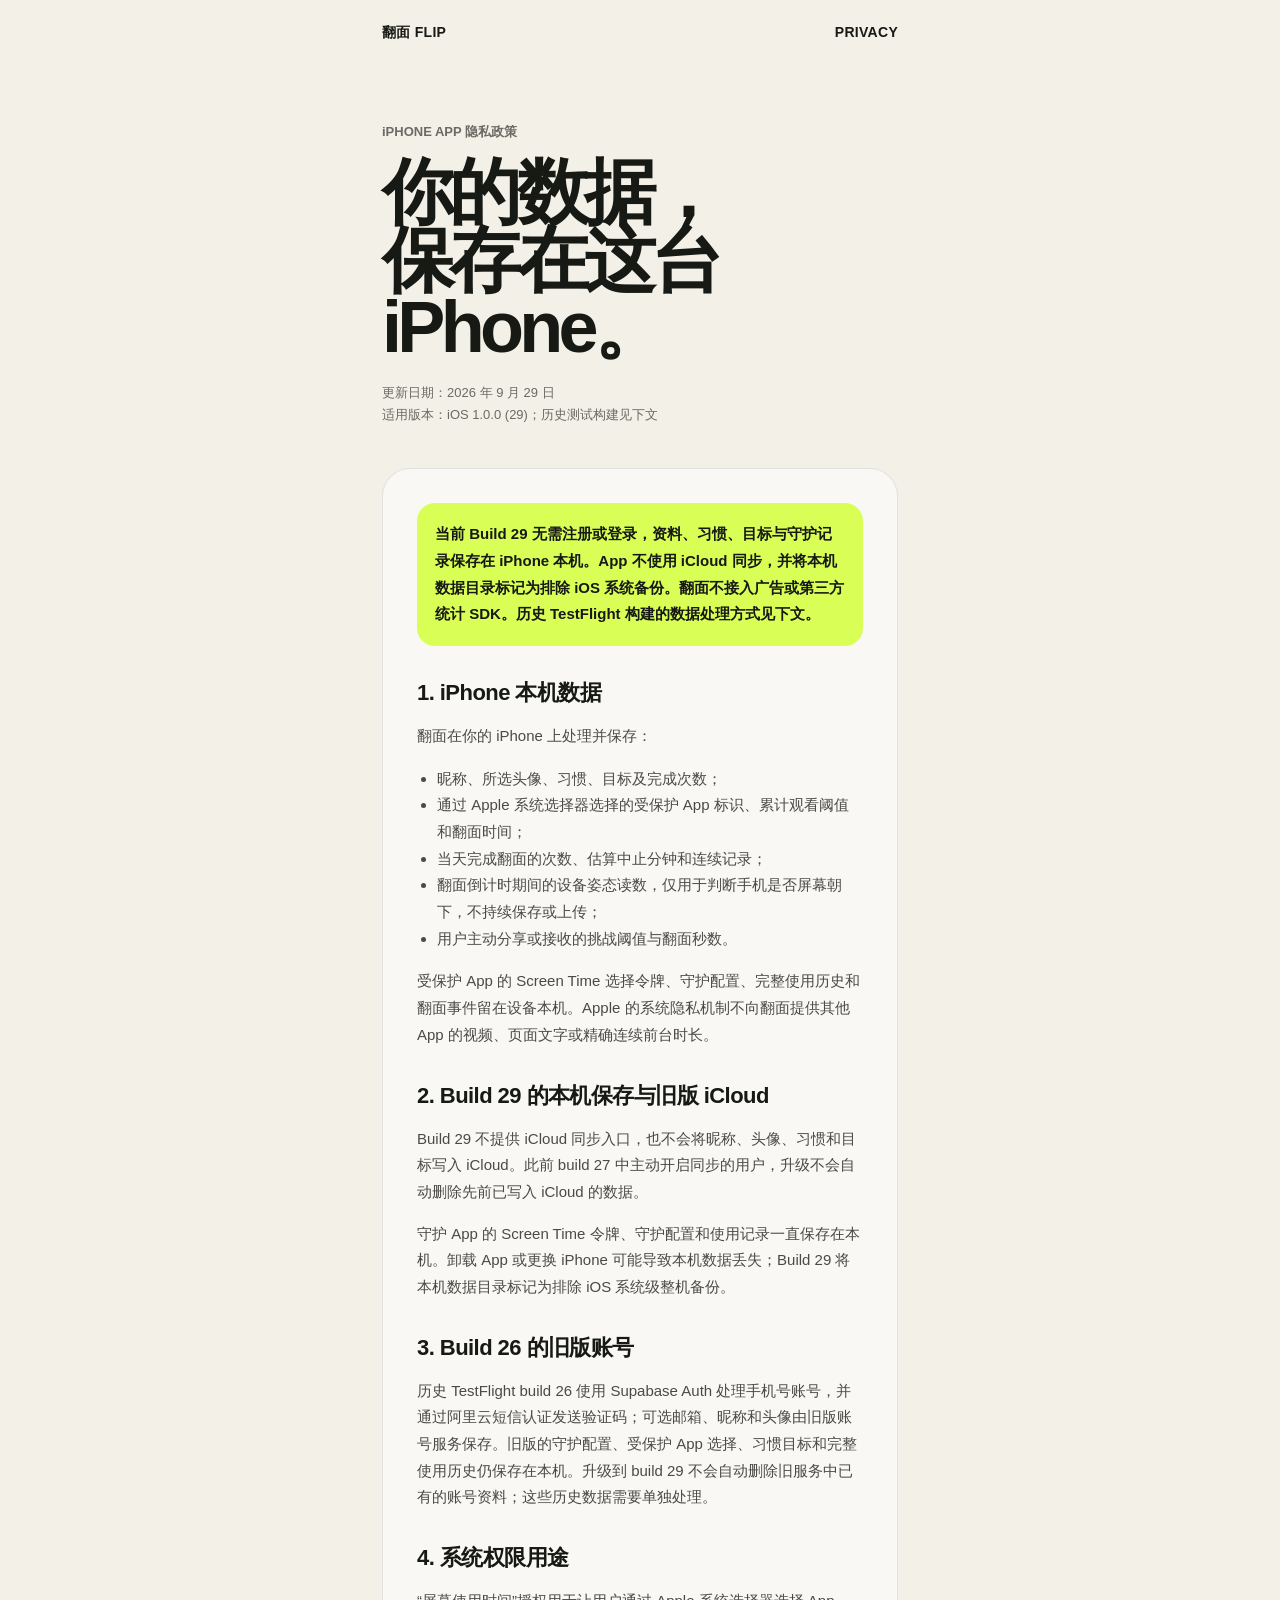
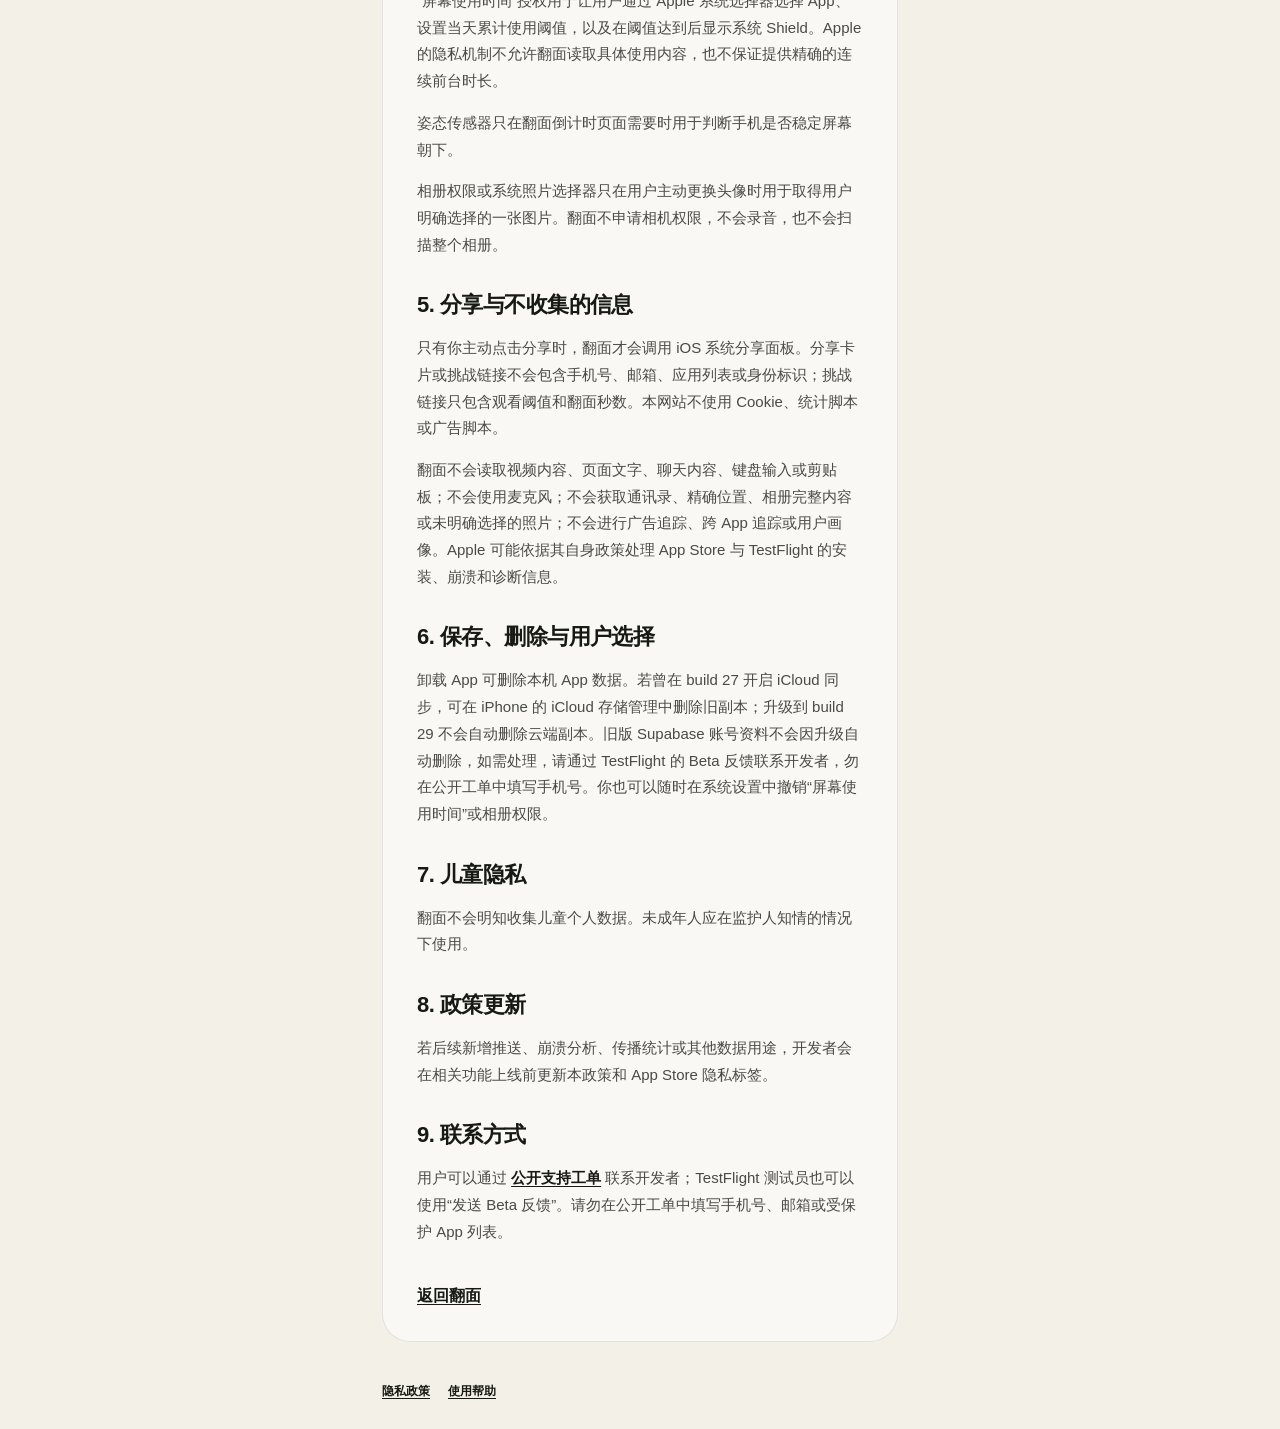
==== commit e9f837c1: "Update iPhone privacy and support pages for build 29" ====
--- a/privacy.html
+++ b/privacy.html
@@ -4,7 +4,7 @@
     <meta charset="utf-8" />
     <meta name="viewport" content="width=device-width, initial-scale=1, viewport-fit=cover" />
     <meta name="theme-color" content="#171914" />
-    <meta name="description" content="翻面 TestFlight 内测版隐私政策。" />
+    <meta name="description" content="翻面 iPhone App 隐私政策。" />
     <title>隐私政策 · 翻面 FLIP</title>
     <link rel="icon" href="favicon.svg" type="image/svg+xml" />
     <link rel="stylesheet" href="styles.css" />
@@ -17,52 +17,52 @@
       </header>
 
       <section class="legal-hero">
-        <p class="eyebrow">TESTFLIGHT 内测版</p>
-        <h1>本机守护，<br />必要数据上云。</h1>
-        <p class="legal-meta">生效日期：2026 年 9 月 28 日<br />适用版本：iOS 1.0.0 (20)</p>
+        <p class="eyebrow">iPHONE APP 隐私政策</p>
+        <h1>你的数据，<br />保存在这台 iPhone。</h1>
+        <p class="legal-meta">更新日期：2026 年 9 月 29 日<br />适用版本：iOS 1.0.0 (29)；历史测试构建见下文</p>
       </section>
 
       <article class="legal-card">
-        <p class="notice">当前朋友内测构建使用 Supabase 提供账号和个人资料服务，并通过阿里云发送登录验证码；守护配置、受保护 App 选择和完整使用历史仍只保存在设备本地。本构建不接入广告或第三方统计 SDK。</p>
+        <p class="notice">当前 Build 29 无需注册或登录，资料、习惯、目标与守护记录保存在 iPhone 本机。App 不使用 iCloud 同步，并将本机数据目录标记为排除 iOS 系统备份。翻面不接入广告或第三方统计 SDK。历史 TestFlight 构建的数据处理方式见下文。</p>
 
-        <h2>1. 设备上处理的信息</h2>
-        <p>为了提供功能，翻面会在用户的 iPhone 上处理并保存：</p>
+        <h2>1. iPhone 本机数据</h2>
+        <p>翻面在你的 iPhone 上处理并保存：</p>
         <ul>
-          <li>用户主动输入的手机号、可选邮箱、昵称和所选头像；</li>
+          <li>昵称、所选头像、习惯、目标及完成次数；</li>
           <li>通过 Apple 系统选择器选择的受保护 App 标识、累计观看阈值和翻面时间；</li>
           <li>当天完成翻面的次数、估算中止分钟和连续记录；</li>
-          <li>翻面倒计时期间的设备姿态读数，仅用于判断手机是否屏幕朝下，不保存、不上传；</li>
+          <li>翻面倒计时期间的设备姿态读数，仅用于判断手机是否屏幕朝下，不持续保存或上传；</li>
           <li>用户主动分享或接收的挑战阈值与翻面秒数。</li>
         </ul>
-        <p>守护配置、受保护 App 选择、完整每日历史、翻面事件和姿态读数保存在设备本地。账号、昵称、预设头像标识和用户主动选择的自定义头像由 Supabase 保存，用于登录后恢复个人资料。</p>
+        <p>受保护 App 的 Screen Time 选择令牌、守护配置、完整使用历史和翻面事件留在设备本机。Apple 的系统隐私机制不向翻面提供其他 App 的视频、页面文字或精确连续前台时长。</p>
 
-        <h2>2. 账号、短信与个人资料</h2>
-        <p>真实测试版会把手机号提交给 Supabase Auth，用于生成和校验一次性验证码、创建账号及恢复登录；验证码由阿里云短信认证发送到用户输入的中国大陆手机号。可选邮箱用于账号绑定。手机号和邮箱不会向其他用户公开。</p>
-        <p>昵称、预设头像标识和自定义头像用于在用户登录后恢复“我的”页面资料。翻面不会从 Supabase 获取其他用户清单、手机号、邮箱或注册时间。</p>
+        <h2>2. Build 29 的本机保存与旧版 iCloud</h2>
+        <p>Build 29 不提供 iCloud 同步入口，也不会将昵称、头像、习惯和目标写入 iCloud。此前 build 27 中主动开启同步的用户，升级不会自动删除先前已写入 iCloud 的数据。</p>
+        <p>守护 App 的 Screen Time 令牌、守护配置和使用记录一直保存在本机。卸载 App 或更换 iPhone 可能导致本机数据丢失；Build 29 将本机数据目录标记为排除 iOS 系统级整机备份。</p>
 
-        <h2>3. 不会收集的信息</h2>
-        <p>翻面不会上传受保护 App 列表、Screen Time 选择令牌、完整使用记录、翻面次数或姿态数据，也不会读取视频内容、页面文字、聊天内容、键盘输入或剪贴板；不会使用麦克风；不会获取通讯录、精确位置、相册完整内容或用户没有明确选择的照片；不会进行广告追踪、跨 App 追踪或用户画像。</p>
-        <p>Apple 可能依据其自身政策处理 TestFlight 安装、崩溃和诊断信息，此类处理由 Apple 控制。</p>
+        <h2>3. Build 26 的旧版账号</h2>
+        <p>历史 TestFlight build 26 使用 Supabase Auth 处理手机号账号，并通过阿里云短信认证发送验证码；可选邮箱、昵称和头像由旧版账号服务保存。旧版的守护配置、受保护 App 选择、习惯目标和完整使用历史仍保存在本机。升级到 build 29 不会自动删除旧服务中已有的账号资料；这些历史数据需要单独处理。</p>
 
         <h2>4. 系统权限用途</h2>
         <p>“屏幕使用时间”授权用于让用户通过 Apple 系统选择器选择 App、设置当天累计使用阈值，以及在阈值达到后显示系统 Shield。Apple 的隐私机制不允许翻面读取具体使用内容，也不保证提供精确的连续前台时长。</p>
         <p>姿态传感器只在翻面倒计时页面需要时用于判断手机是否稳定屏幕朝下。</p>
         <p>相册权限或系统照片选择器只在用户主动更换头像时用于取得用户明确选择的一张图片。翻面不申请相机权限，不会录音，也不会扫描整个相册。</p>
 
-        <h2>5. 分享与挑战链接</h2>
-        <p>只有用户主动点击分享时，翻面才会调用 iOS 系统分享面板。分享卡片或挑战链接不会包含手机号、邮箱、应用列表或身份标识；挑战链接只包含观看阈值和翻面秒数。本网站不使用 Cookie、统计脚本或广告脚本。</p>
+        <h2>5. 分享与不收集的信息</h2>
+        <p>只有你主动点击分享时，翻面才会调用 iOS 系统分享面板。分享卡片或挑战链接不会包含手机号、邮箱、应用列表或身份标识；挑战链接只包含观看阈值和翻面秒数。本网站不使用 Cookie、统计脚本或广告脚本。</p>
+        <p>翻面不会读取视频内容、页面文字、聊天内容、键盘输入或剪贴板；不会使用麦克风；不会获取通讯录、精确位置、相册完整内容或未明确选择的照片；不会进行广告追踪、跨 App 追踪或用户画像。Apple 可能依据其自身政策处理 App Store 与 TestFlight 的安装、崩溃和诊断信息。</p>
 
         <h2>6. 保存、删除与用户选择</h2>
-        <p>退出账号只结束当前登录，本机守护设置和完整历史继续保留。用户可在“我的”页面使用“永久注销账号”，删除云端账号、个人资料和自定义头像；本机历史仍保留，卸载 App 可删除本机 App 数据。用户可随时在系统设置中撤销“屏幕使用时间”或相册权限。</p>
+        <p>卸载 App 可删除本机 App 数据。若曾在 build 27 开启 iCloud 同步，可在 iPhone 的 iCloud 存储管理中删除旧副本；升级到 build 29 不会自动删除云端副本。旧版 Supabase 账号资料不会因升级自动删除，如需处理，请通过 TestFlight 的 Beta 反馈联系开发者，勿在公开工单中填写手机号。你也可以随时在系统设置中撤销“屏幕使用时间”或相册权限。</p>
 
         <h2>7. 儿童隐私</h2>
-        <p>翻面不会明知收集儿童个人数据。当前内测仅面向开发者直接邀请的朋友；未成年人应在监护人知情的情况下使用。</p>
+        <p>翻面不会明知收集儿童个人数据。未成年人应在监护人知情的情况下使用。</p>
 
         <h2>8. 政策更新</h2>
         <p>若后续新增推送、崩溃分析、传播统计或其他数据用途，开发者会在相关功能上线前更新本政策和 App Store 隐私标签。</p>
 
         <h2>9. 联系方式</h2>
-        <p>内测用户可以在 TestFlight 中打开“翻面”构建页面并点击“发送 Beta 反馈”，也可以通过 <a class="text-link" href="https://github.com/cl-coraje/fanmian-site/issues/new">公开支持工单</a> 联系开发者。请勿在公开工单中填写手机号、邮箱或受保护 App 列表。</p>
+        <p>用户可以通过 <a class="text-link" href="https://github.com/cl-coraje/fanmian-site/issues/new">公开支持工单</a> 联系开发者；TestFlight 测试员也可以使用“发送 Beta 反馈”。请勿在公开工单中填写手机号、邮箱或受保护 App 列表。</p>
 
         <a class="text-link back-link" href="./">返回翻面</a>
       </article>
@@ -70,7 +70,7 @@
       <footer>
         <nav class="footer-links" aria-label="网站信息">
           <a href="privacy.html" aria-current="page">隐私政策</a>
-          <a href="support.html">测试帮助</a>
+          <a href="support.html">使用帮助</a>
         </nav>
       </footer>
     </main>
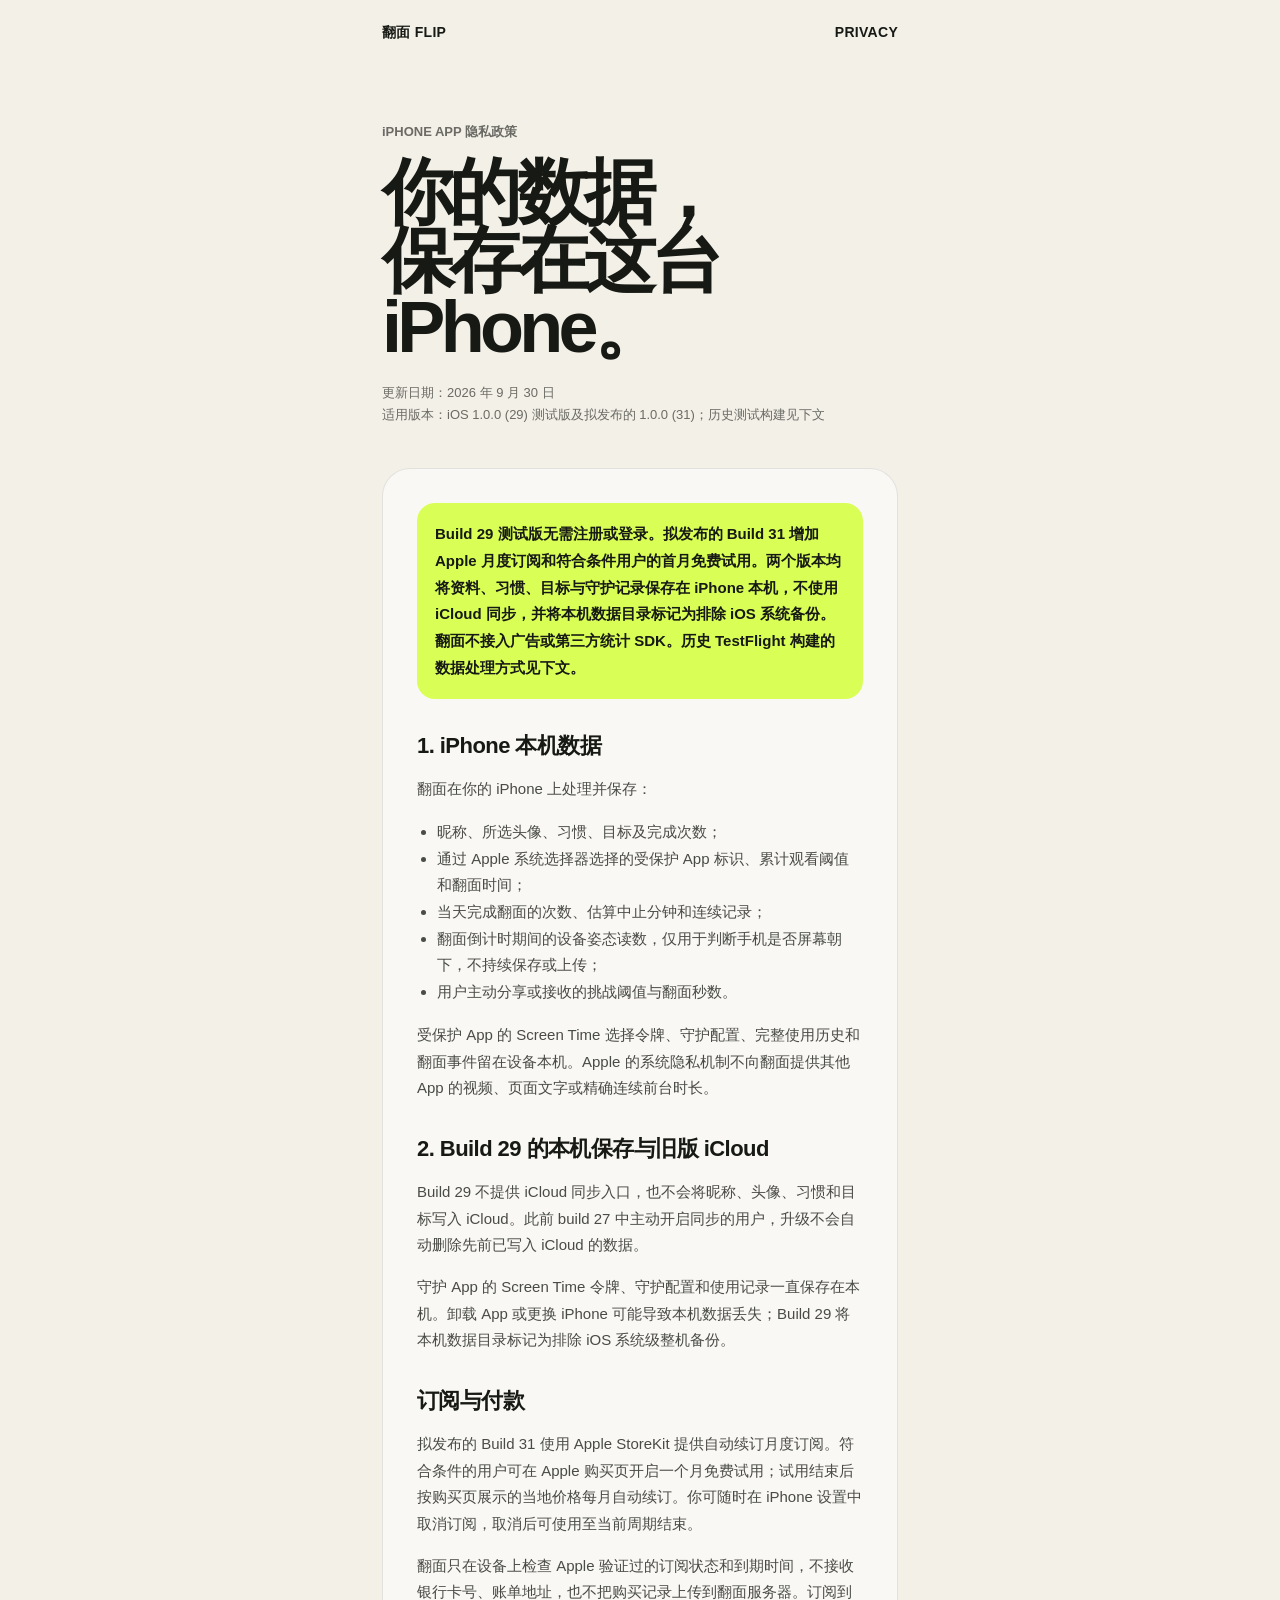
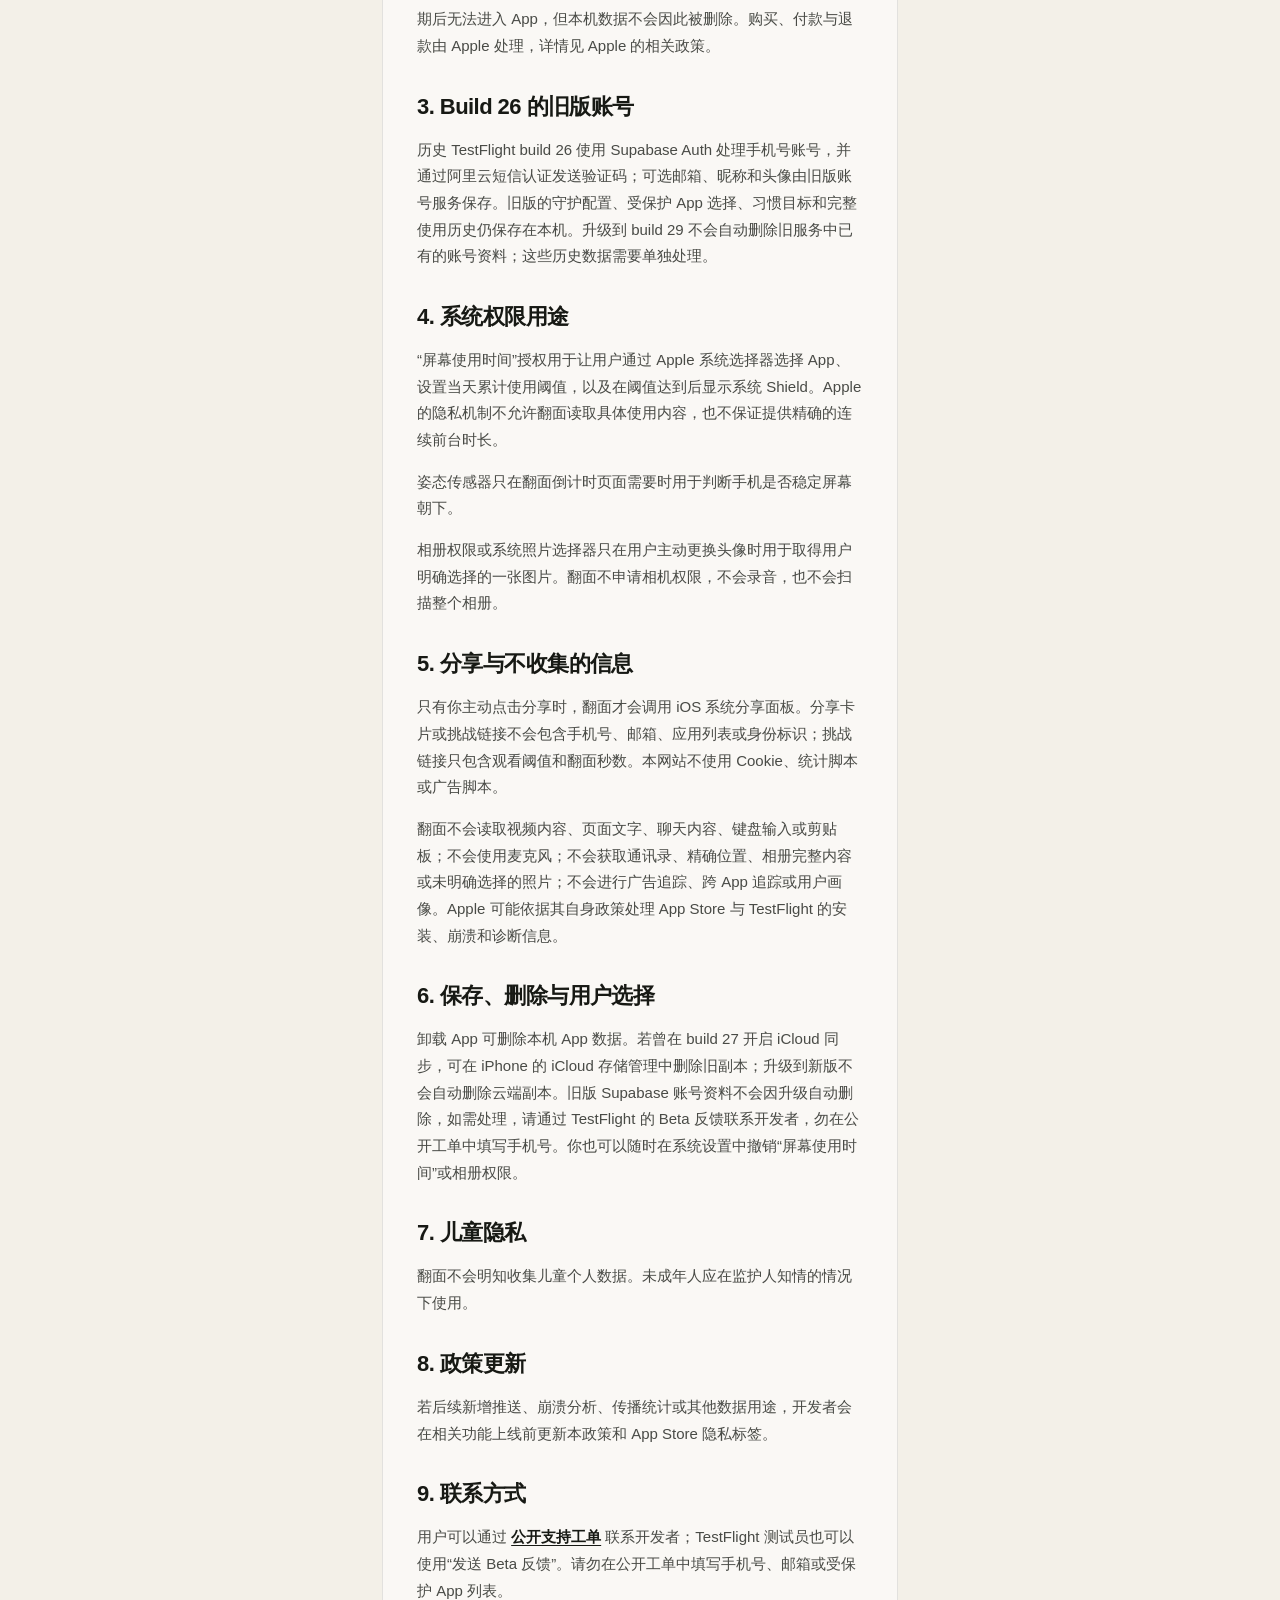
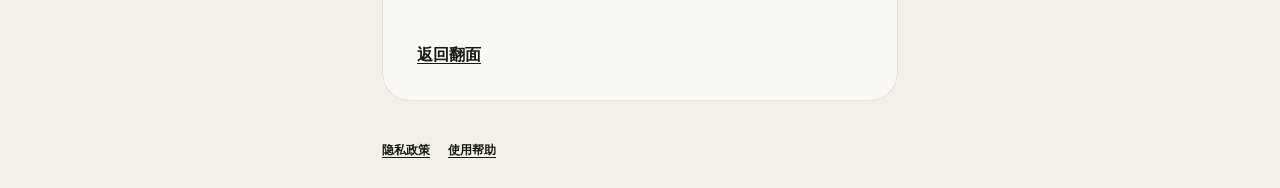
==== commit 29b75c8a: "Update privacy policy for iOS build 31 subscription" ====
--- a/privacy.html
+++ b/privacy.html
@@ -19,11 +19,11 @@
       <section class="legal-hero">
         <p class="eyebrow">iPHONE APP 隐私政策</p>
         <h1>你的数据，<br />保存在这台 iPhone。</h1>
-        <p class="legal-meta">更新日期：2026 年 9 月 29 日<br />适用版本：iOS 1.0.0 (29)；历史测试构建见下文</p>
+        <p class="legal-meta">更新日期：2026 年 9 月 30 日<br />适用版本：iOS 1.0.0 (29) 测试版及拟发布的 1.0.0 (31)；历史测试构建见下文</p>
       </section>
 
       <article class="legal-card">
-        <p class="notice">当前 Build 29 无需注册或登录，资料、习惯、目标与守护记录保存在 iPhone 本机。App 不使用 iCloud 同步，并将本机数据目录标记为排除 iOS 系统备份。翻面不接入广告或第三方统计 SDK。历史 TestFlight 构建的数据处理方式见下文。</p>
+        <p class="notice">Build 29 测试版无需注册或登录。拟发布的 Build 31 增加 Apple 月度订阅和符合条件用户的首月免费试用。两个版本均将资料、习惯、目标与守护记录保存在 iPhone 本机，不使用 iCloud 同步，并将本机数据目录标记为排除 iOS 系统备份。翻面不接入广告或第三方统计 SDK。历史 TestFlight 构建的数据处理方式见下文。</p>
 
         <h2>1. iPhone 本机数据</h2>
         <p>翻面在你的 iPhone 上处理并保存：</p>
@@ -40,6 +40,10 @@
         <p>Build 29 不提供 iCloud 同步入口，也不会将昵称、头像、习惯和目标写入 iCloud。此前 build 27 中主动开启同步的用户，升级不会自动删除先前已写入 iCloud 的数据。</p>
         <p>守护 App 的 Screen Time 令牌、守护配置和使用记录一直保存在本机。卸载 App 或更换 iPhone 可能导致本机数据丢失；Build 29 将本机数据目录标记为排除 iOS 系统级整机备份。</p>
 
+        <h2>订阅与付款</h2>
+        <p>拟发布的 Build 31 使用 Apple StoreKit 提供自动续订月度订阅。符合条件的用户可在 Apple 购买页开启一个月免费试用；试用结束后按购买页展示的当地价格每月自动续订。你可随时在 iPhone 设置中取消订阅，取消后可使用至当前周期结束。</p>
+        <p>翻面只在设备上检查 Apple 验证过的订阅状态和到期时间，不接收银行卡号、账单地址，也不把购买记录上传到翻面服务器。订阅到期后无法进入 App，但本机数据不会因此被删除。购买、付款与退款由 Apple 处理，详情见 Apple 的相关政策。</p>
+
         <h2>3. Build 26 的旧版账号</h2>
         <p>历史 TestFlight build 26 使用 Supabase Auth 处理手机号账号，并通过阿里云短信认证发送验证码；可选邮箱、昵称和头像由旧版账号服务保存。旧版的守护配置、受保护 App 选择、习惯目标和完整使用历史仍保存在本机。升级到 build 29 不会自动删除旧服务中已有的账号资料；这些历史数据需要单独处理。</p>
 
@@ -53,7 +57,7 @@
         <p>翻面不会读取视频内容、页面文字、聊天内容、键盘输入或剪贴板；不会使用麦克风；不会获取通讯录、精确位置、相册完整内容或未明确选择的照片；不会进行广告追踪、跨 App 追踪或用户画像。Apple 可能依据其自身政策处理 App Store 与 TestFlight 的安装、崩溃和诊断信息。</p>
 
         <h2>6. 保存、删除与用户选择</h2>
-        <p>卸载 App 可删除本机 App 数据。若曾在 build 27 开启 iCloud 同步，可在 iPhone 的 iCloud 存储管理中删除旧副本；升级到 build 29 不会自动删除云端副本。旧版 Supabase 账号资料不会因升级自动删除，如需处理，请通过 TestFlight 的 Beta 反馈联系开发者，勿在公开工单中填写手机号。你也可以随时在系统设置中撤销“屏幕使用时间”或相册权限。</p>
+        <p>卸载 App 可删除本机 App 数据。若曾在 build 27 开启 iCloud 同步，可在 iPhone 的 iCloud 存储管理中删除旧副本；升级到新版不会自动删除云端副本。旧版 Supabase 账号资料不会因升级自动删除，如需处理，请通过 TestFlight 的 Beta 反馈联系开发者，勿在公开工单中填写手机号。你也可以随时在系统设置中撤销“屏幕使用时间”或相册权限。</p>
 
         <h2>7. 儿童隐私</h2>
         <p>翻面不会明知收集儿童个人数据。未成年人应在监护人知情的情况下使用。</p>
